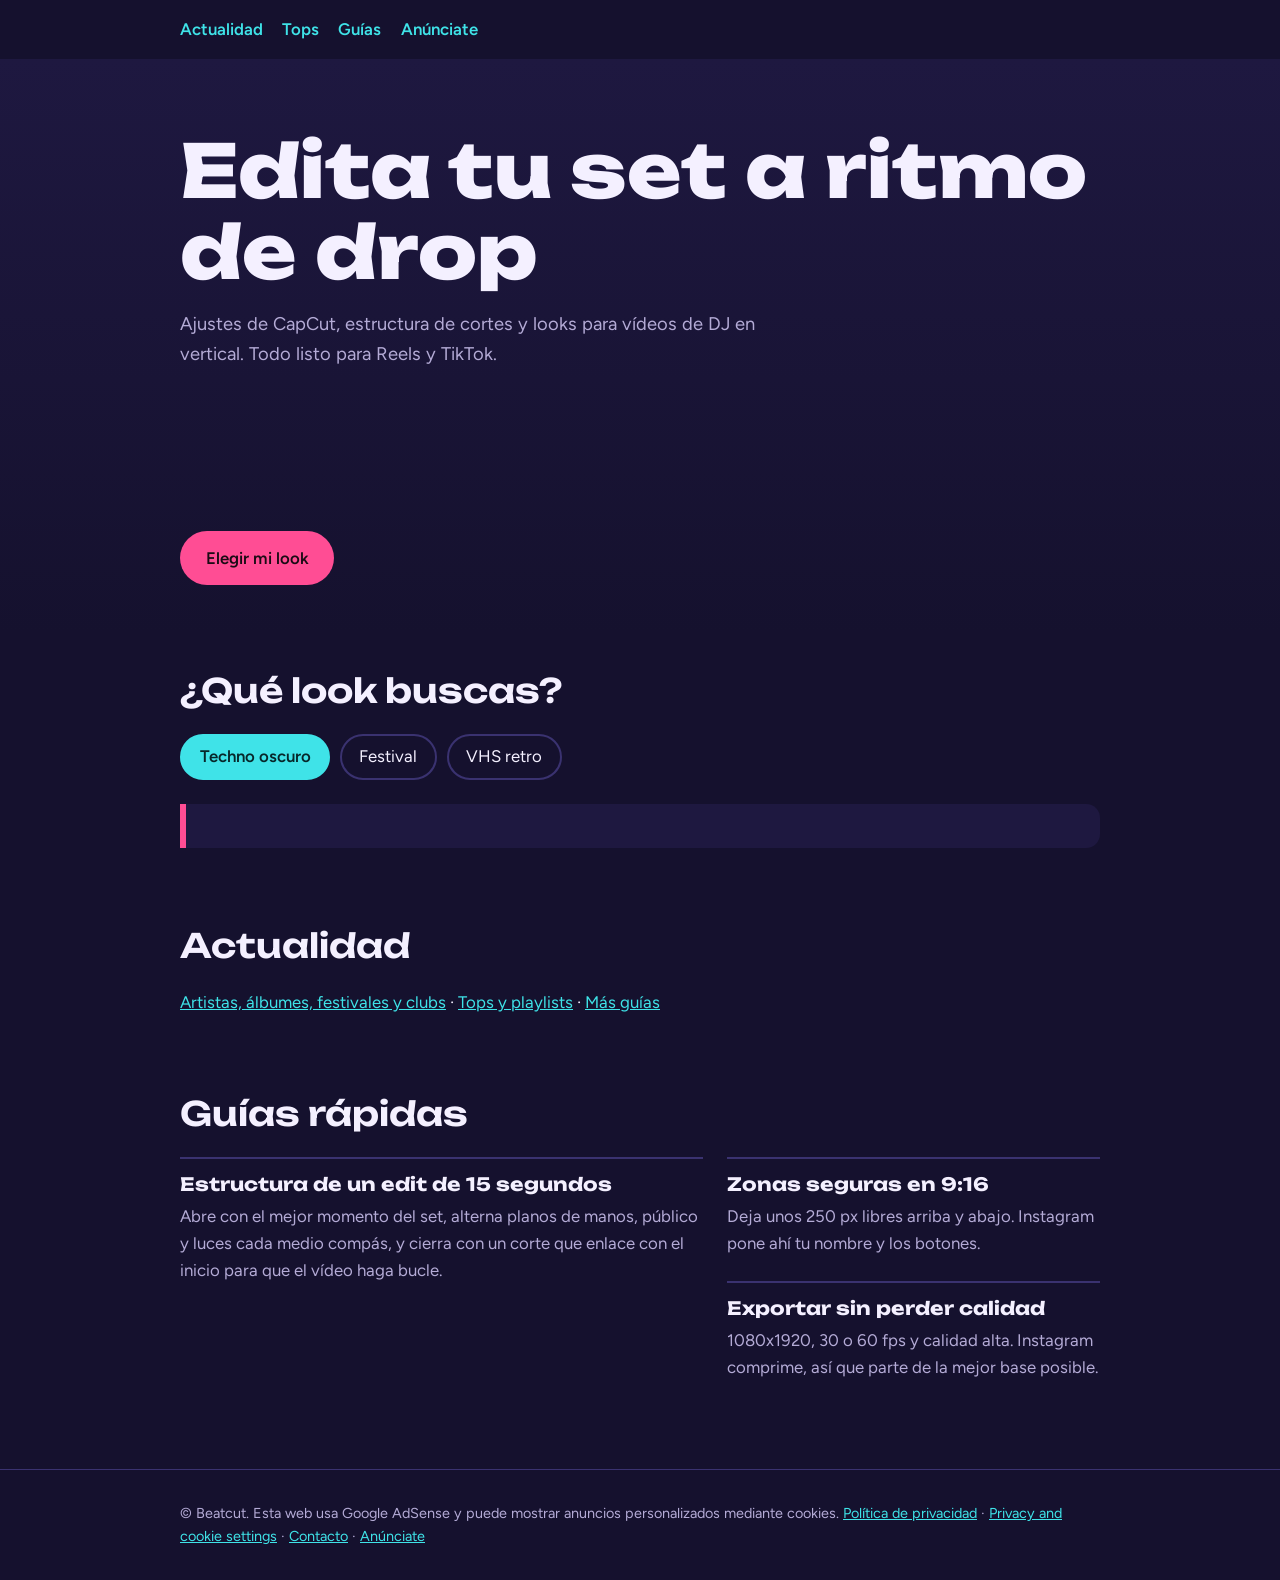
==== index.html @ b4e38842 "Add files via upload" ====
<!DOCTYPE html>
<html lang="es">
<head>
<meta charset="utf-8">
<meta name="viewport" content="width=device-width, initial-scale=1">
<title>Beatcut · Edits de DJ para Reels y TikTok</title>
<meta name="description" content="Plantillas, ajustes y trucos de CapCut para editar vídeos de sets de DJ en 9:16.">
<link rel="preconnect" href="https://fonts.googleapis.com">
<link rel="preconnect" href="https://fonts.gstatic.com" crossorigin>
<link href="https://fonts.googleapis.com/css2?family=Unbounded:wght@600;800&family=Figtree:wght@400;600&display=swap" rel="stylesheet">

<!-- ADSENSE: cuando Google apruebe tu sitio, descomenta esto y cambia ca-pub-1052385977026732 por tu ID de editor -->
<script async src="https://pagead2.googlesyndication.com/pagead/js/adsbygoogle.js?client=ca-pub-1052385977026732" crossorigin="anonymous"></script>

<style>
:root{
  --bg:#15112e; --bg2:#1e1840; --ink:#f4f0ff; --mute:#b4abd6;
  --pink:#ff4d94; --cyan:#3fe3e8; --line:#3a3270;
  color-scheme:dark;
}
*{box-sizing:border-box;margin:0}
html{scroll-behavior:smooth}
body{background:var(--bg);color:var(--ink);font:400 1.05rem/1.6 Figtree,system-ui,sans-serif}
a{color:var(--cyan)}
:focus-visible{outline:3px solid var(--cyan);outline-offset:3px}
.wrap{max-width:960px;margin:0 auto;padding:0 1.25rem}
h1,h2,h3{font-family:Unbounded,Impact,sans-serif;line-height:1.1}

/* HERO: la onda de audio es el único momento de movimiento */
.hero{padding:4.5rem 0 3rem;background:linear-gradient(180deg,var(--bg2),var(--bg))}
.hero h1{font-size:clamp(2.2rem,8vw,4.6rem);font-weight:800;max-width:14ch}
.hero p{color:var(--mute);max-width:52ch;margin-top:1.1rem;font-size:1.15rem}
.wave{display:flex;align-items:center;gap:4px;height:90px;margin-top:2.5rem}
.wave i{flex:1;background:linear-gradient(var(--pink),var(--cyan));border-radius:3px;height:20%;animation:beat 1.1s ease-in-out infinite;animation-delay:calc(var(--i)*-.07s)}
@keyframes beat{0%,100%{height:15%}30%{height:100%}60%{height:40%}}
@media(prefers-reduced-motion:reduce){.wave i{animation:none;height:calc(20% + var(--i)*2%)}}
.cta{display:inline-block;margin-top:2rem;background:var(--pink);color:#1a0b14;font-weight:600;padding:.85rem 1.6rem;border-radius:999px;text-decoration:none}
.cta:hover{background:#ff6fa8}

/* Publicidad */
.ad{margin:2.5rem 0;text-align:center}
.ad small{display:block;color:var(--mute);font-size:.75rem;margin-bottom:.3rem}
.ad ins{display:block;min-height:90px;border:1px dashed var(--line);border-radius:8px}

section{padding:2.5rem 0}
h2{font-size:clamp(1.5rem,4vw,2.1rem);font-weight:600;margin-bottom:1.5rem}

/* Selector de estilo */
.chips{display:flex;flex-wrap:wrap;gap:.6rem;margin-bottom:1.5rem}
.chips button{font:inherit;color:var(--ink);background:transparent;border:2px solid var(--line);padding:.45rem 1.1rem;border-radius:999px;cursor:pointer}
.chips button[aria-pressed="true"]{background:var(--cyan);border-color:var(--cyan);color:#07272a;font-weight:600}
.look{background:var(--bg2);border-left:6px solid var(--pink);padding:1.4rem 1.6rem;border-radius:0 14px 14px 0}
.look h3{font-size:1.2rem;margin-bottom:.6rem}
.look ul{padding-left:1.1rem;color:var(--mute)}
.look li{margin:.25rem 0}

/* Guías */
.guides{display:grid;gap:1.5rem}
.guides article{border-top:2px solid var(--line);padding-top:1rem}
.guides h3{font-size:1.15rem;margin-bottom:.5rem}
.guides p{color:var(--mute);max-width:62ch}
@media(min-width:720px){.guides{grid-template-columns:1.4fr 1fr}.guides article:first-child{grid-row:span 2}}

footer{border-top:1px solid var(--line);margin-top:3rem;padding:2rem 0;color:var(--mute);font-size:.9rem}
nav.top{display:flex;flex-wrap:wrap;gap:.4rem 1.2rem;padding:1rem 1.25rem;max-width:960px;margin:0 auto}nav.top a{text-decoration:none;font-weight:600}
.ad{display:none!important}/* borra tras la aprobación */
</style>
</head>
<body>
<nav class="top" aria-label="Principal"><a href="noticias.html">Actualidad</a><a href="tops.html">Tops</a><a href="guias.html">Guías</a><a href="publicidad.html">Anúnciate</a></nav>

<header class="hero">
  <div class="wrap">
    <h1>Edita tu set a ritmo de drop</h1>
    <p>Ajustes de CapCut, estructura de cortes y looks para vídeos de DJ en vertical. Todo listo para Reels y TikTok.</p>
    <div class="wave" aria-hidden="true" id="wave"></div>
    <a class="cta" href="#looks">Elegir mi look</a>
  </div>
</header>

<main class="wrap">

  <div class="ad">
    <small>Publicidad</small>
    <ins class="adsbygoogle" data-ad-client="ca-pub-1052385977026732" data-ad-slot="0000000000" data-ad-format="auto" data-full-width-responsive="true"></ins>
  </div>

  <section id="looks">
    <h2>¿Qué look buscas?</h2>
    <div class="chips" role="group" aria-label="Estilo visual">
      <button aria-pressed="true" data-k="techno">Techno oscuro</button>
      <button aria-pressed="false" data-k="festival">Festival</button>
      <button aria-pressed="false" data-k="vhs">VHS retro</button>
    </div>
    <div class="look" id="look" aria-live="polite"></div>
  </section>

  <section>
    <h2>Actualidad</h2>
    <p><a href="noticias.html">Artistas, álbumes, festivales y clubs</a> · <a href="tops.html">Tops y playlists</a> · <a href="guias.html">Más guías</a></p>
  </section>

  <section>
    <h2>Guías rápidas</h2>
    <div class="guides">
      <article>
        <h3>Estructura de un edit de 15 segundos</h3>
        <p>Abre con el mejor momento del set, alterna planos de manos, público y luces cada medio compás, y cierra con un corte que enlace con el inicio para que el vídeo haga bucle.</p>
      </article>
      <article>
        <h3>Zonas seguras en 9:16</h3>
        <p>Deja unos 250 px libres arriba y abajo. Instagram pone ahí tu nombre y los botones.</p>
      </article>
      <article>
        <h3>Exportar sin perder calidad</h3>
        <p>1080x1920, 30 o 60 fps y calidad alta. Instagram comprime, así que parte de la mejor base posible.</p>
      </article>
    </div>
  </section>

  <div class="ad">
    <small>Publicidad</small>
    <ins class="adsbygoogle" data-ad-client="ca-pub-1052385977026732" data-ad-slot="0000000001" data-ad-format="auto" data-full-width-responsive="true"></ins>
  </div>
</main>

<footer>
  <div class="wrap">
    <p>© Beatcut. Esta web usa Google AdSense y puede mostrar anuncios personalizados mediante cookies. <a href="privacidad.html">Política de privacidad</a> · <a href="#" onclick="try{googlefc.callbackQueue.push(googlefc.showRevocationMessage)}catch(e){}return false">Privacy and cookie settings</a> · <a href="contacto.html">Contacto</a> · <a href="publicidad.html">Anúnciate</a></p>
  </div>
</footer>

<script>
// Onda de audio decorativa
const wave=document.getElementById('wave');
for(let i=0;i<48;i++){const b=document.createElement('i');b.style.setProperty('--i',i);wave.appendChild(b)}

// Selector de look
const looks={
  techno:{t:'Techno oscuro',l:['Filtro: noir o cinematográfico al 60 %','Contraste +20, sombras -15, saturación -10','Grano y viñeta suaves','Efecto flash solo en los drops']},
  festival:{t:'Festival',l:['Temperatura +15 para tonos cálidos','Saturación +25 y brillo +5','Destellos y RGB split en los cambios','Cortes rápidos, un plano cada medio compás']},
  vhs:{t:'VHS retro',l:['Filtro VHS o retro al 70 %','Grano alto y ligera aberración cromática','Tinte magenta en las luces','Marca de fecha en una esquina, fuera de la zona segura']}
};
const box=document.getElementById('look');
function show(k){
  const d=looks[k];
  box.innerHTML='<h3></h3><ul></ul>';
  box.querySelector('h3').textContent=d.t;
  d.l.forEach(x=>{const li=document.createElement('li');li.textContent=x;box.querySelector('ul').appendChild(li)});
}
document.querySelectorAll('.chips button').forEach(b=>b.addEventListener('click',()=>{
  document.querySelectorAll('.chips button').forEach(x=>x.setAttribute('aria-pressed',x===b));
  show(b.dataset.k);
}));
show('techno');

// Activa los anuncios (solo funciona con el script de AdSense descomentado)
/*ANUNCIOS: quita este comentario tras la aprobación*/ /*try{document.querySelectorAll('.adsbygoogle').forEach(()=>(window.adsbygoogle=window.adsbygoogle||[]).push({}))}catch(e){}
</script>
</body>
</html>
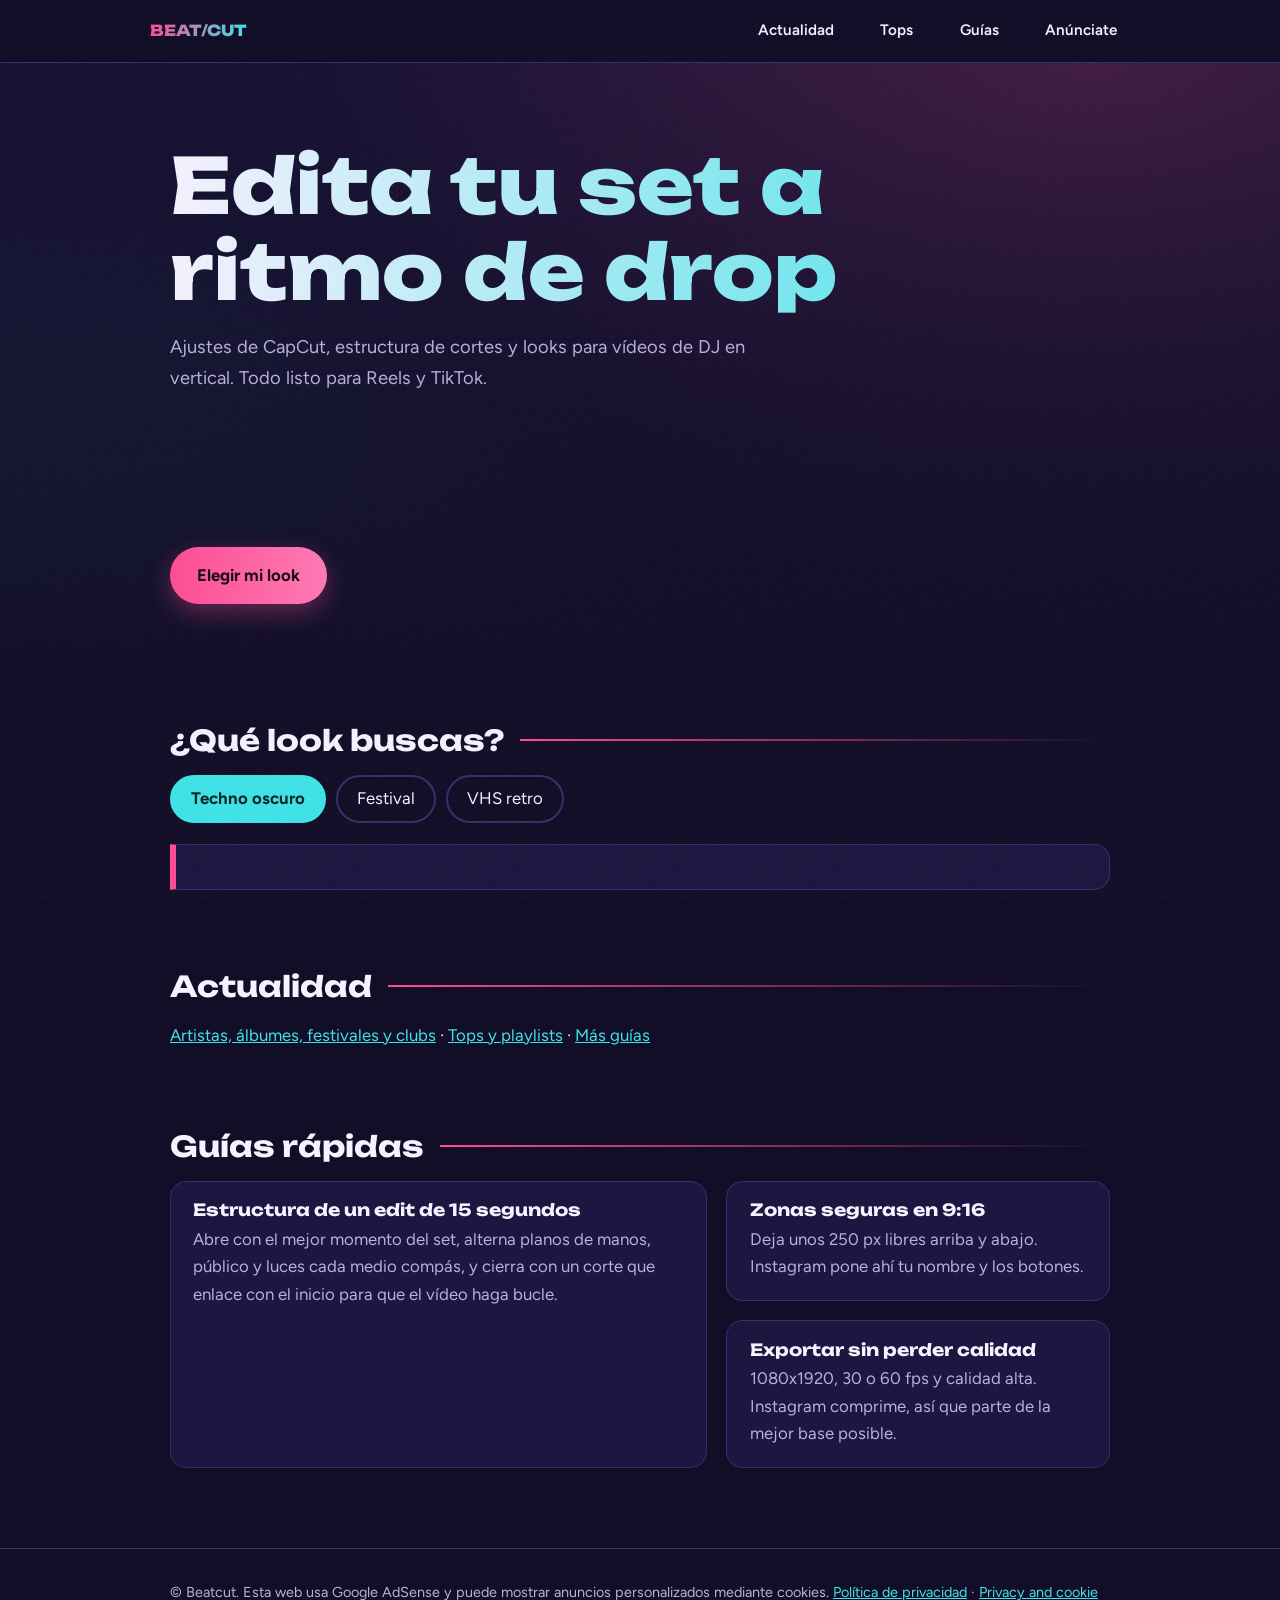
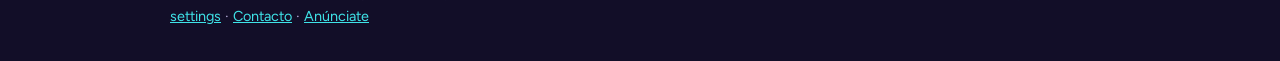
==== commit 3568d12b: "Add files via upload" ====
--- a/index.html
+++ b/index.html
@@ -12,59 +12,7 @@
 <!-- ADSENSE: cuando Google apruebe tu sitio, descomenta esto y cambia ca-pub-1052385977026732 por tu ID de editor -->
 <script async src="https://pagead2.googlesyndication.com/pagead/js/adsbygoogle.js?client=ca-pub-1052385977026732" crossorigin="anonymous"></script>
 
-<style>
-:root{
-  --bg:#15112e; --bg2:#1e1840; --ink:#f4f0ff; --mute:#b4abd6;
-  --pink:#ff4d94; --cyan:#3fe3e8; --line:#3a3270;
-  color-scheme:dark;
-}
-*{box-sizing:border-box;margin:0}
-html{scroll-behavior:smooth}
-body{background:var(--bg);color:var(--ink);font:400 1.05rem/1.6 Figtree,system-ui,sans-serif}
-a{color:var(--cyan)}
-:focus-visible{outline:3px solid var(--cyan);outline-offset:3px}
-.wrap{max-width:960px;margin:0 auto;padding:0 1.25rem}
-h1,h2,h3{font-family:Unbounded,Impact,sans-serif;line-height:1.1}
-
-/* HERO: la onda de audio es el único momento de movimiento */
-.hero{padding:4.5rem 0 3rem;background:linear-gradient(180deg,var(--bg2),var(--bg))}
-.hero h1{font-size:clamp(2.2rem,8vw,4.6rem);font-weight:800;max-width:14ch}
-.hero p{color:var(--mute);max-width:52ch;margin-top:1.1rem;font-size:1.15rem}
-.wave{display:flex;align-items:center;gap:4px;height:90px;margin-top:2.5rem}
-.wave i{flex:1;background:linear-gradient(var(--pink),var(--cyan));border-radius:3px;height:20%;animation:beat 1.1s ease-in-out infinite;animation-delay:calc(var(--i)*-.07s)}
-@keyframes beat{0%,100%{height:15%}30%{height:100%}60%{height:40%}}
-@media(prefers-reduced-motion:reduce){.wave i{animation:none;height:calc(20% + var(--i)*2%)}}
-.cta{display:inline-block;margin-top:2rem;background:var(--pink);color:#1a0b14;font-weight:600;padding:.85rem 1.6rem;border-radius:999px;text-decoration:none}
-.cta:hover{background:#ff6fa8}
-
-/* Publicidad */
-.ad{margin:2.5rem 0;text-align:center}
-.ad small{display:block;color:var(--mute);font-size:.75rem;margin-bottom:.3rem}
-.ad ins{display:block;min-height:90px;border:1px dashed var(--line);border-radius:8px}
-
-section{padding:2.5rem 0}
-h2{font-size:clamp(1.5rem,4vw,2.1rem);font-weight:600;margin-bottom:1.5rem}
-
-/* Selector de estilo */
-.chips{display:flex;flex-wrap:wrap;gap:.6rem;margin-bottom:1.5rem}
-.chips button{font:inherit;color:var(--ink);background:transparent;border:2px solid var(--line);padding:.45rem 1.1rem;border-radius:999px;cursor:pointer}
-.chips button[aria-pressed="true"]{background:var(--cyan);border-color:var(--cyan);color:#07272a;font-weight:600}
-.look{background:var(--bg2);border-left:6px solid var(--pink);padding:1.4rem 1.6rem;border-radius:0 14px 14px 0}
-.look h3{font-size:1.2rem;margin-bottom:.6rem}
-.look ul{padding-left:1.1rem;color:var(--mute)}
-.look li{margin:.25rem 0}
-
-/* Guías */
-.guides{display:grid;gap:1.5rem}
-.guides article{border-top:2px solid var(--line);padding-top:1rem}
-.guides h3{font-size:1.15rem;margin-bottom:.5rem}
-.guides p{color:var(--mute);max-width:62ch}
-@media(min-width:720px){.guides{grid-template-columns:1.4fr 1fr}.guides article:first-child{grid-row:span 2}}
-
-footer{border-top:1px solid var(--line);margin-top:3rem;padding:2rem 0;color:var(--mute);font-size:.9rem}
-nav.top{display:flex;flex-wrap:wrap;gap:.4rem 1.2rem;padding:1rem 1.25rem;max-width:960px;margin:0 auto}nav.top a{text-decoration:none;font-weight:600}
-.ad{display:none!important}/* borra tras la aprobación */
-</style>
+<link rel="stylesheet" href="style.css">
 </head>
 <body>
 <nav class="top" aria-label="Principal"><a href="noticias.html">Actualidad</a><a href="tops.html">Tops</a><a href="guias.html">Guías</a><a href="publicidad.html">Anúnciate</a></nav>
--- a/style.css
+++ b/style.css
@@ -0,0 +1,54 @@
+:root{--bg:#120e28;--bg2:#1c1640;--ink:#f6f2ff;--mute:#b9b0dc;--pink:#ff4d94;--cyan:#3fe3e8;--line:#372f6b;color-scheme:dark}
+*{box-sizing:border-box;margin:0}
+html{scroll-behavior:smooth}
+body{background:var(--bg);color:var(--ink);font:400 1.05rem/1.65 Figtree,system-ui,sans-serif;min-height:100vh}
+body::after{content:"";position:fixed;inset:0;pointer-events:none;opacity:.07;z-index:50;background:url("data:image/svg+xml,%3Csvg xmlns='http://www.w3.org/2000/svg' width='160' height='160'%3E%3Cfilter id='n'%3E%3CfeTurbulence baseFrequency='.8' numOctaves='2'/%3E%3C/filter%3E%3Crect width='160' height='160' filter='url(%23n)'/%3E%3C/svg%3E")}
+a{color:var(--cyan)}:focus-visible{outline:3px solid var(--cyan);outline-offset:3px}
+.wrap{max-width:980px;margin:0 auto;padding:0 1.25rem}
+h1,h2,h3{font-family:Unbounded,Impact,sans-serif;line-height:1.12}
+h1{font-size:clamp(1.9rem,6vw,3rem);margin:2.2rem 0 .6rem;background:linear-gradient(90deg,var(--ink),var(--cyan));-webkit-background-clip:text;background-clip:text;color:transparent}
+h2{font-size:clamp(1.3rem,3.6vw,1.8rem);margin:3rem 0 1.2rem;display:flex;align-items:center;gap:1rem}
+h2::after{content:"";flex:1;height:2px;background:linear-gradient(90deg,var(--pink),transparent)}
+h3{font-size:1.05rem;margin-bottom:.35rem}
+.lead,.date{color:var(--mute)}.date{font-size:.85rem;margin-bottom:1rem}
+/* Menú fijo */
+nav.top{position:sticky;top:0;z-index:20;display:flex;align-items:center;gap:.3rem 1.3rem;padding:.8rem max(1.25rem,calc((100% - 980px)/2));background:rgba(18,14,40,.82);backdrop-filter:blur(10px);border-bottom:1px solid var(--line);overflow-x:auto;white-space:nowrap}
+.wrap>nav.top{margin:0 -1.25rem;padding:.8rem 1.25rem}
+nav.top::before{content:"BEAT/CUT";font:800 .95rem Unbounded,sans-serif;margin-right:auto;background:linear-gradient(90deg,var(--pink),var(--cyan));-webkit-background-clip:text;background-clip:text;color:transparent}
+nav.top a{color:var(--ink);text-decoration:none;font-weight:600;font-size:.95rem;padding:.35rem .8rem;border-radius:999px}
+nav.top a:hover,nav.top a[aria-current]{background:var(--bg2);color:var(--cyan)}
+/* Portada */
+.hero{position:relative;overflow:hidden;padding:5rem 0 3.5rem;background:linear-gradient(180deg,rgba(18,14,40,.5),var(--bg)),url(img/hero.jpg) center/cover,radial-gradient(60% 90% at 85% 0%,rgba(255,77,148,.38),transparent),radial-gradient(55% 80% at 0% 100%,rgba(63,227,232,.28),transparent),var(--bg2)}
+.hero h1{font-size:clamp(2.3rem,8vw,4.8rem);font-weight:800;max-width:13ch;margin:0}
+.hero p{color:var(--mute);max-width:52ch;margin-top:1.1rem;font-size:1.15rem}
+.wave{display:flex;align-items:center;gap:4px;height:90px;margin-top:2.2rem}
+.wave i{flex:1;background:linear-gradient(var(--pink),var(--cyan));border-radius:3px;height:20%;animation:beat 1.1s ease-in-out infinite;animation-delay:calc(var(--i)*-.07s)}
+@keyframes beat{0%,100%{height:15%}30%{height:100%}60%{height:40%}}
+.cta,.btn{display:inline-block;margin-top:1.8rem;background:linear-gradient(90deg,var(--pink),#ff7ab6);color:#1a0b14;font-weight:700;padding:.9rem 1.7rem;border-radius:999px;text-decoration:none;box-shadow:0 8px 24px rgba(255,77,148,.35);transition:transform .2s}
+.cta:hover{transform:translateY(-2px)}
+section{padding:1rem 0}
+/* Selector de look */
+.chips{display:flex;flex-wrap:wrap;gap:.6rem;margin-bottom:1.3rem}
+.chips button{font:inherit;color:var(--ink);background:transparent;border:2px solid var(--line);padding:.5rem 1.2rem;border-radius:999px;cursor:pointer;transition:.2s}
+.chips button:hover{border-color:var(--cyan)}
+.chips button[aria-pressed="true"]{background:var(--cyan);border-color:var(--cyan);color:#07272a;font-weight:700}
+.look{background:var(--bg2);border:1px solid var(--line);border-left:6px solid var(--pink);padding:1.4rem 1.6rem;border-radius:0 16px 16px 0}
+.look ul{padding-left:1.1rem;color:var(--mute)}.look li{margin:.3rem 0}
+/* Guías y tarjetas */
+.guides{display:grid;gap:1.2rem}
+.guides article{background:var(--bg2);border:1px solid var(--line);border-radius:16px;padding:1.2rem 1.4rem}
+.guides p{color:var(--mute)}
+@media(min-width:720px){.guides{grid-template-columns:1.4fr 1fr}.guides article:first-child{grid-row:span 2}}
+.card{position:relative;background:var(--bg2);border:1px solid var(--line);border-radius:16px;overflow:hidden;margin:0 0 1rem;padding:1.1rem 1.4rem 1.1rem 190px;min-height:130px;transition:transform .2s,border-color .2s}
+.card:hover{transform:translateY(-3px);border-color:var(--pink)}
+.card::before{content:"";position:absolute;inset:0 auto 0 0;width:160px;background:var(--img,none) center/cover,linear-gradient(135deg,hsl(var(--h,320) 85% 52%),hsl(calc(var(--h,320) + 70) 85% 42%))}
+.card:nth-of-type(3n+2){--h:190}.card:nth-of-type(3n){--h:265}
+.card p{color:var(--mute)}.src{font-size:.85rem}
+@media(max-width:600px){.card{padding:0}.card::before{position:static;display:block;width:auto;height:110px}.card>*{margin:1rem 1.2rem}}
+table{width:100%;border-collapse:collapse;background:var(--bg2);border-radius:14px;overflow:hidden}
+th,td{text-align:left;padding:.7rem 1rem;border-bottom:1px solid var(--line)}th{color:var(--cyan);font-weight:600}
+.sponsor{display:block;border:1px dashed var(--pink);border-radius:14px;padding:1rem;text-align:center;color:var(--mute);text-decoration:none;margin:2rem 0}
+.sponsor:hover{background:var(--bg2)}
+.ad{display:none!important}/* ANUNCIOS OCULTOS: borra esta línea tras la aprobación de AdSense */
+footer{border-top:1px solid var(--line);margin-top:4rem;padding:2rem 0;color:var(--mute);font-size:.9rem}
+@media(prefers-reduced-motion:reduce){*{animation:none!important;transition:none!important}.wave i{height:calc(20% + var(--i)*2%)}}
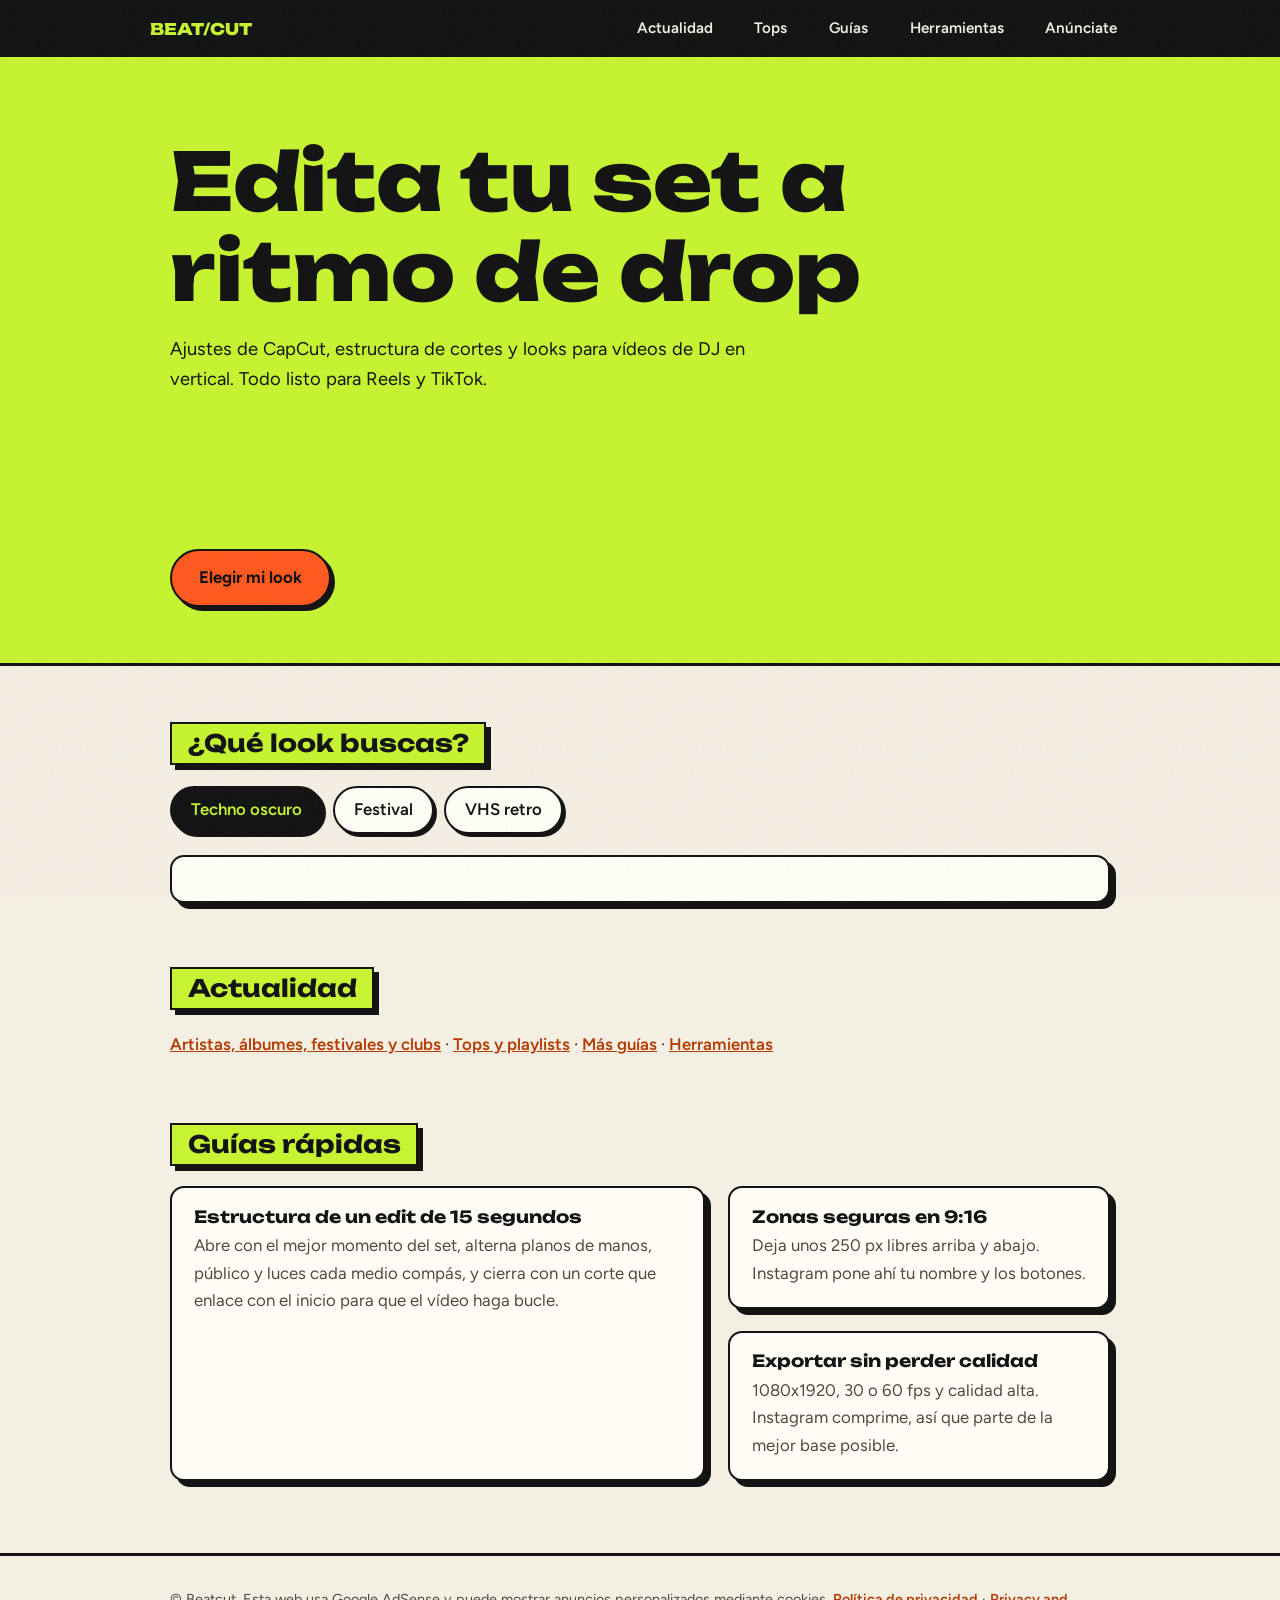
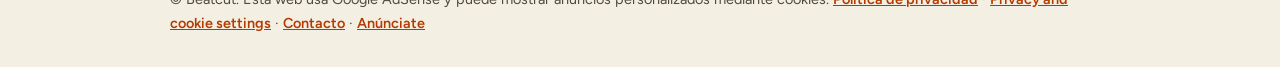
==== commit 073ce173: "Add files via upload" ====
--- a/index.html
+++ b/index.html
@@ -15,7 +15,7 @@
 <link rel="stylesheet" href="style.css">
 </head>
 <body>
-<nav class="top" aria-label="Principal"><a href="noticias.html">Actualidad</a><a href="tops.html">Tops</a><a href="guias.html">Guías</a><a href="publicidad.html">Anúnciate</a></nav>
+<nav class="top" aria-label="Principal"><a href="noticias.html">Actualidad</a><a href="tops.html">Tops</a><a href="guias.html">Guías</a><a href="herramientas.html">Herramientas</a><a href="publicidad.html">Anúnciate</a></nav>
 
 <header class="hero">
   <div class="wrap">
@@ -45,7 +45,7 @@
 
   <section>
     <h2>Actualidad</h2>
-    <p><a href="noticias.html">Artistas, álbumes, festivales y clubs</a> · <a href="tops.html">Tops y playlists</a> · <a href="guias.html">Más guías</a></p>
+    <p><a href="noticias.html">Artistas, álbumes, festivales y clubs</a> · <a href="tops.html">Tops y playlists</a> · <a href="guias.html">Más guías</a> · <a href="herramientas.html">Herramientas</a></p>
   </section>
 
   <section>
--- a/style.css
+++ b/style.css
@@ -1,54 +1,51 @@
-:root{--bg:#120e28;--bg2:#1c1640;--ink:#f6f2ff;--mute:#b9b0dc;--pink:#ff4d94;--cyan:#3fe3e8;--line:#372f6b;color-scheme:dark}
+:root{--bg:#f4efe3;--card:#fffdf6;--ink:#141414;--mute:#4f4a3f;--lime:#c6f432;--org:#ff5a1f;--sky:#8fd3ff;color-scheme:light}
 *{box-sizing:border-box;margin:0}
 html{scroll-behavior:smooth}
 body{background:var(--bg);color:var(--ink);font:400 1.05rem/1.65 Figtree,system-ui,sans-serif;min-height:100vh}
-body::after{content:"";position:fixed;inset:0;pointer-events:none;opacity:.07;z-index:50;background:url("data:image/svg+xml,%3Csvg xmlns='http://www.w3.org/2000/svg' width='160' height='160'%3E%3Cfilter id='n'%3E%3CfeTurbulence baseFrequency='.8' numOctaves='2'/%3E%3C/filter%3E%3Crect width='160' height='160' filter='url(%23n)'/%3E%3C/svg%3E")}
-a{color:var(--cyan)}:focus-visible{outline:3px solid var(--cyan);outline-offset:3px}
+body::after{content:"";position:fixed;inset:0;pointer-events:none;opacity:.05;z-index:50;background:url("data:image/svg+xml,%3Csvg xmlns='http://www.w3.org/2000/svg' width='160' height='160'%3E%3Cfilter id='n'%3E%3CfeTurbulence baseFrequency='.8' numOctaves='2'/%3E%3C/filter%3E%3Crect width='160' height='160' filter='url(%23n)'/%3E%3C/svg%3E")}
+a{color:#b53a00;font-weight:600}:focus-visible{outline:3px solid var(--org);outline-offset:3px}
 .wrap{max-width:980px;margin:0 auto;padding:0 1.25rem}
 h1,h2,h3{font-family:Unbounded,Impact,sans-serif;line-height:1.12}
-h1{font-size:clamp(1.9rem,6vw,3rem);margin:2.2rem 0 .6rem;background:linear-gradient(90deg,var(--ink),var(--cyan));-webkit-background-clip:text;background-clip:text;color:transparent}
-h2{font-size:clamp(1.3rem,3.6vw,1.8rem);margin:3rem 0 1.2rem;display:flex;align-items:center;gap:1rem}
-h2::after{content:"";flex:1;height:2px;background:linear-gradient(90deg,var(--pink),transparent)}
+h1{font-size:clamp(1.9rem,6vw,3rem);margin:2.2rem 0 .6rem}
+h2{display:inline-block;font-size:clamp(1.1rem,3.2vw,1.5rem);margin:3rem 0 1.3rem;background:var(--lime);padding:.25em .65em;border:2px solid var(--ink);box-shadow:5px 5px 0 var(--ink)}
 h3{font-size:1.05rem;margin-bottom:.35rem}
-.lead,.date{color:var(--mute)}.date{font-size:.85rem;margin-bottom:1rem}
-/* Menú fijo */
-nav.top{position:sticky;top:0;z-index:20;display:flex;align-items:center;gap:.3rem 1.3rem;padding:.8rem max(1.25rem,calc((100% - 980px)/2));background:rgba(18,14,40,.82);backdrop-filter:blur(10px);border-bottom:1px solid var(--line);overflow-x:auto;white-space:nowrap}
-.wrap>nav.top{margin:0 -1.25rem;padding:.8rem 1.25rem}
-nav.top::before{content:"BEAT/CUT";font:800 .95rem Unbounded,sans-serif;margin-right:auto;background:linear-gradient(90deg,var(--pink),var(--cyan));-webkit-background-clip:text;background-clip:text;color:transparent}
-nav.top a{color:var(--ink);text-decoration:none;font-weight:600;font-size:.95rem;padding:.35rem .8rem;border-radius:999px}
-nav.top a:hover,nav.top a[aria-current]{background:var(--bg2);color:var(--cyan)}
-/* Portada */
-.hero{position:relative;overflow:hidden;padding:5rem 0 3.5rem;background:linear-gradient(180deg,rgba(18,14,40,.5),var(--bg)),url(img/hero.jpg) center/cover,radial-gradient(60% 90% at 85% 0%,rgba(255,77,148,.38),transparent),radial-gradient(55% 80% at 0% 100%,rgba(63,227,232,.28),transparent),var(--bg2)}
-.hero h1{font-size:clamp(2.3rem,8vw,4.8rem);font-weight:800;max-width:13ch;margin:0}
-.hero p{color:var(--mute);max-width:52ch;margin-top:1.1rem;font-size:1.15rem}
-.wave{display:flex;align-items:center;gap:4px;height:90px;margin-top:2.2rem}
-.wave i{flex:1;background:linear-gradient(var(--pink),var(--cyan));border-radius:3px;height:20%;animation:beat 1.1s ease-in-out infinite;animation-delay:calc(var(--i)*-.07s)}
+.lead,.date,.card p,.look ul,.guides p{color:var(--mute)}.date{font-size:.85rem;margin-bottom:1rem}
+nav.top{position:sticky;top:0;z-index:20;display:flex;align-items:center;gap:.3rem 1rem;padding:.7rem max(1.25rem,calc((100% - 980px)/2));background:var(--ink);overflow-x:auto;white-space:nowrap}
+.wrap>nav.top{margin:0 -1.25rem;padding:.7rem 1.25rem}
+nav.top::before{content:"BEAT/CUT";font:800 1rem Unbounded,sans-serif;margin-right:auto;color:var(--lime)}
+nav.top a{color:var(--bg);text-decoration:none;font-weight:600;font-size:.95rem;padding:.3rem .8rem;border-radius:999px}
+nav.top a:hover,nav.top a[aria-current]{background:var(--lime);color:var(--ink)}
+.hero{overflow:hidden;padding:5rem 0 3.5rem;border-bottom:3px solid var(--ink);background:linear-gradient(rgba(198,244,50,.82),rgba(198,244,50,.82)),url(img/hero.jpg) center/cover,var(--lime)}
+.hero h1{font-size:clamp(2.4rem,8.5vw,5rem);font-weight:800;max-width:12ch;margin:0}
+.hero p{max-width:52ch;margin-top:1.1rem;font-size:1.15rem;color:var(--ink)}
+.wave{display:flex;align-items:flex-end;gap:4px;height:90px;margin-top:2.2rem}
+.wave i{flex:1;background:var(--ink);border-radius:2px;height:20%;animation:beat 1.1s ease-in-out infinite;animation-delay:calc(var(--i)*-.07s)}
+.wave i:nth-child(5n){background:var(--org)}
 @keyframes beat{0%,100%{height:15%}30%{height:100%}60%{height:40%}}
-.cta,.btn{display:inline-block;margin-top:1.8rem;background:linear-gradient(90deg,var(--pink),#ff7ab6);color:#1a0b14;font-weight:700;padding:.9rem 1.7rem;border-radius:999px;text-decoration:none;box-shadow:0 8px 24px rgba(255,77,148,.35);transition:transform .2s}
-.cta:hover{transform:translateY(-2px)}
-section{padding:1rem 0}
-/* Selector de look */
+.cta,.btn{display:inline-block;margin-top:1.8rem;background:var(--org);color:var(--ink);font-weight:700;padding:.85rem 1.7rem;border:2px solid var(--ink);border-radius:999px;text-decoration:none;box-shadow:4px 4px 0 var(--ink);transition:transform .15s,box-shadow .15s}
+.cta:hover,.btn:hover{transform:translate(-2px,-2px);box-shadow:6px 6px 0 var(--ink)}
+section{padding:.5rem 0}
 .chips{display:flex;flex-wrap:wrap;gap:.6rem;margin-bottom:1.3rem}
-.chips button{font:inherit;color:var(--ink);background:transparent;border:2px solid var(--line);padding:.5rem 1.2rem;border-radius:999px;cursor:pointer;transition:.2s}
-.chips button:hover{border-color:var(--cyan)}
-.chips button[aria-pressed="true"]{background:var(--cyan);border-color:var(--cyan);color:#07272a;font-weight:700}
-.look{background:var(--bg2);border:1px solid var(--line);border-left:6px solid var(--pink);padding:1.4rem 1.6rem;border-radius:0 16px 16px 0}
-.look ul{padding-left:1.1rem;color:var(--mute)}.look li{margin:.3rem 0}
-/* Guías y tarjetas */
-.guides{display:grid;gap:1.2rem}
-.guides article{background:var(--bg2);border:1px solid var(--line);border-radius:16px;padding:1.2rem 1.4rem}
-.guides p{color:var(--mute)}
+.chips button,.tool button{font:inherit;font-weight:600;color:var(--ink);background:var(--card);border:2px solid var(--ink);padding:.5rem 1.2rem;border-radius:999px;cursor:pointer;box-shadow:3px 3px 0 var(--ink)}
+.chips button[aria-pressed="true"]{background:var(--ink);color:var(--lime)}
+.look,.guides article,.card,.tool{background:var(--card);border:2px solid var(--ink);border-radius:14px;box-shadow:6px 6px 0 var(--ink)}
+.look{padding:1.4rem 1.6rem}.look ul{padding-left:1.1rem}.look li{margin:.3rem 0}
+.guides{display:grid;gap:1.4rem}.guides article{padding:1.2rem 1.4rem}
 @media(min-width:720px){.guides{grid-template-columns:1.4fr 1fr}.guides article:first-child{grid-row:span 2}}
-.card{position:relative;background:var(--bg2);border:1px solid var(--line);border-radius:16px;overflow:hidden;margin:0 0 1rem;padding:1.1rem 1.4rem 1.1rem 190px;min-height:130px;transition:transform .2s,border-color .2s}
-.card:hover{transform:translateY(-3px);border-color:var(--pink)}
-.card::before{content:"";position:absolute;inset:0 auto 0 0;width:160px;background:var(--img,none) center/cover,linear-gradient(135deg,hsl(var(--h,320) 85% 52%),hsl(calc(var(--h,320) + 70) 85% 42%))}
-.card:nth-of-type(3n+2){--h:190}.card:nth-of-type(3n){--h:265}
-.card p{color:var(--mute)}.src{font-size:.85rem}
-@media(max-width:600px){.card{padding:0}.card::before{position:static;display:block;width:auto;height:110px}.card>*{margin:1rem 1.2rem}}
-table{width:100%;border-collapse:collapse;background:var(--bg2);border-radius:14px;overflow:hidden}
-th,td{text-align:left;padding:.7rem 1rem;border-bottom:1px solid var(--line)}th{color:var(--cyan);font-weight:600}
-.sponsor{display:block;border:1px dashed var(--pink);border-radius:14px;padding:1rem;text-align:center;color:var(--mute);text-decoration:none;margin:2rem 0}
-.sponsor:hover{background:var(--bg2)}
+.card{position:relative;overflow:hidden;margin:0 6px 1.4rem 0;padding:1.1rem 1.4rem 1.1rem 190px;min-height:130px;transition:transform .15s,box-shadow .15s}
+.card:hover{transform:translate(-2px,-2px);box-shadow:8px 8px 0 var(--ink)}
+.card::before{content:"";position:absolute;inset:0 auto 0 0;width:160px;border-right:2px solid var(--ink);background:var(--img,none) center/cover,radial-gradient(circle at 30% 30%,rgba(255,255,255,.55) 0 18%,transparent 19%),var(--c,var(--lime))}
+.card:nth-of-type(3n+2){--c:var(--org)}.card:nth-of-type(3n){--c:var(--sky)}
+.src{font-size:.85rem}
+@media(max-width:600px){.card{padding:0}.card::before{position:static;display:block;width:auto;height:110px;border:0;border-bottom:2px solid var(--ink)}.card>*{margin:1rem 1.2rem}}
+table{width:100%;border-collapse:collapse;background:var(--card);border:2px solid var(--ink)}
+th,td{text-align:left;padding:.65rem 1rem;border-bottom:2px solid var(--ink)}th{background:var(--lime)}
+.tool{padding:1.4rem 1.6rem;margin-bottom:1.4rem}
+.tool label{display:inline-block;margin:0 1rem .8rem 0;font-weight:600}
+.tool input,.tool select{font:inherit;padding:.4rem .6rem;border:2px solid var(--ink);border-radius:8px;background:#fff;width:6.5rem}
+.tool .out{margin-top:.8rem;font-weight:600}
+.sponsor{display:block;border:2px dashed var(--ink);border-radius:14px;padding:1rem;text-align:center;color:var(--mute);text-decoration:none;margin:2rem 0}
+.sponsor:hover{background:var(--lime)}
 .ad{display:none!important}/* ANUNCIOS OCULTOS: borra esta línea tras la aprobación de AdSense */
-footer{border-top:1px solid var(--line);margin-top:4rem;padding:2rem 0;color:var(--mute);font-size:.9rem}
+footer{border-top:3px solid var(--ink);margin-top:4rem;padding:2rem 0;color:var(--mute);font-size:.9rem}
 @media(prefers-reduced-motion:reduce){*{animation:none!important;transition:none!important}.wave i{height:calc(20% + var(--i)*2%)}}
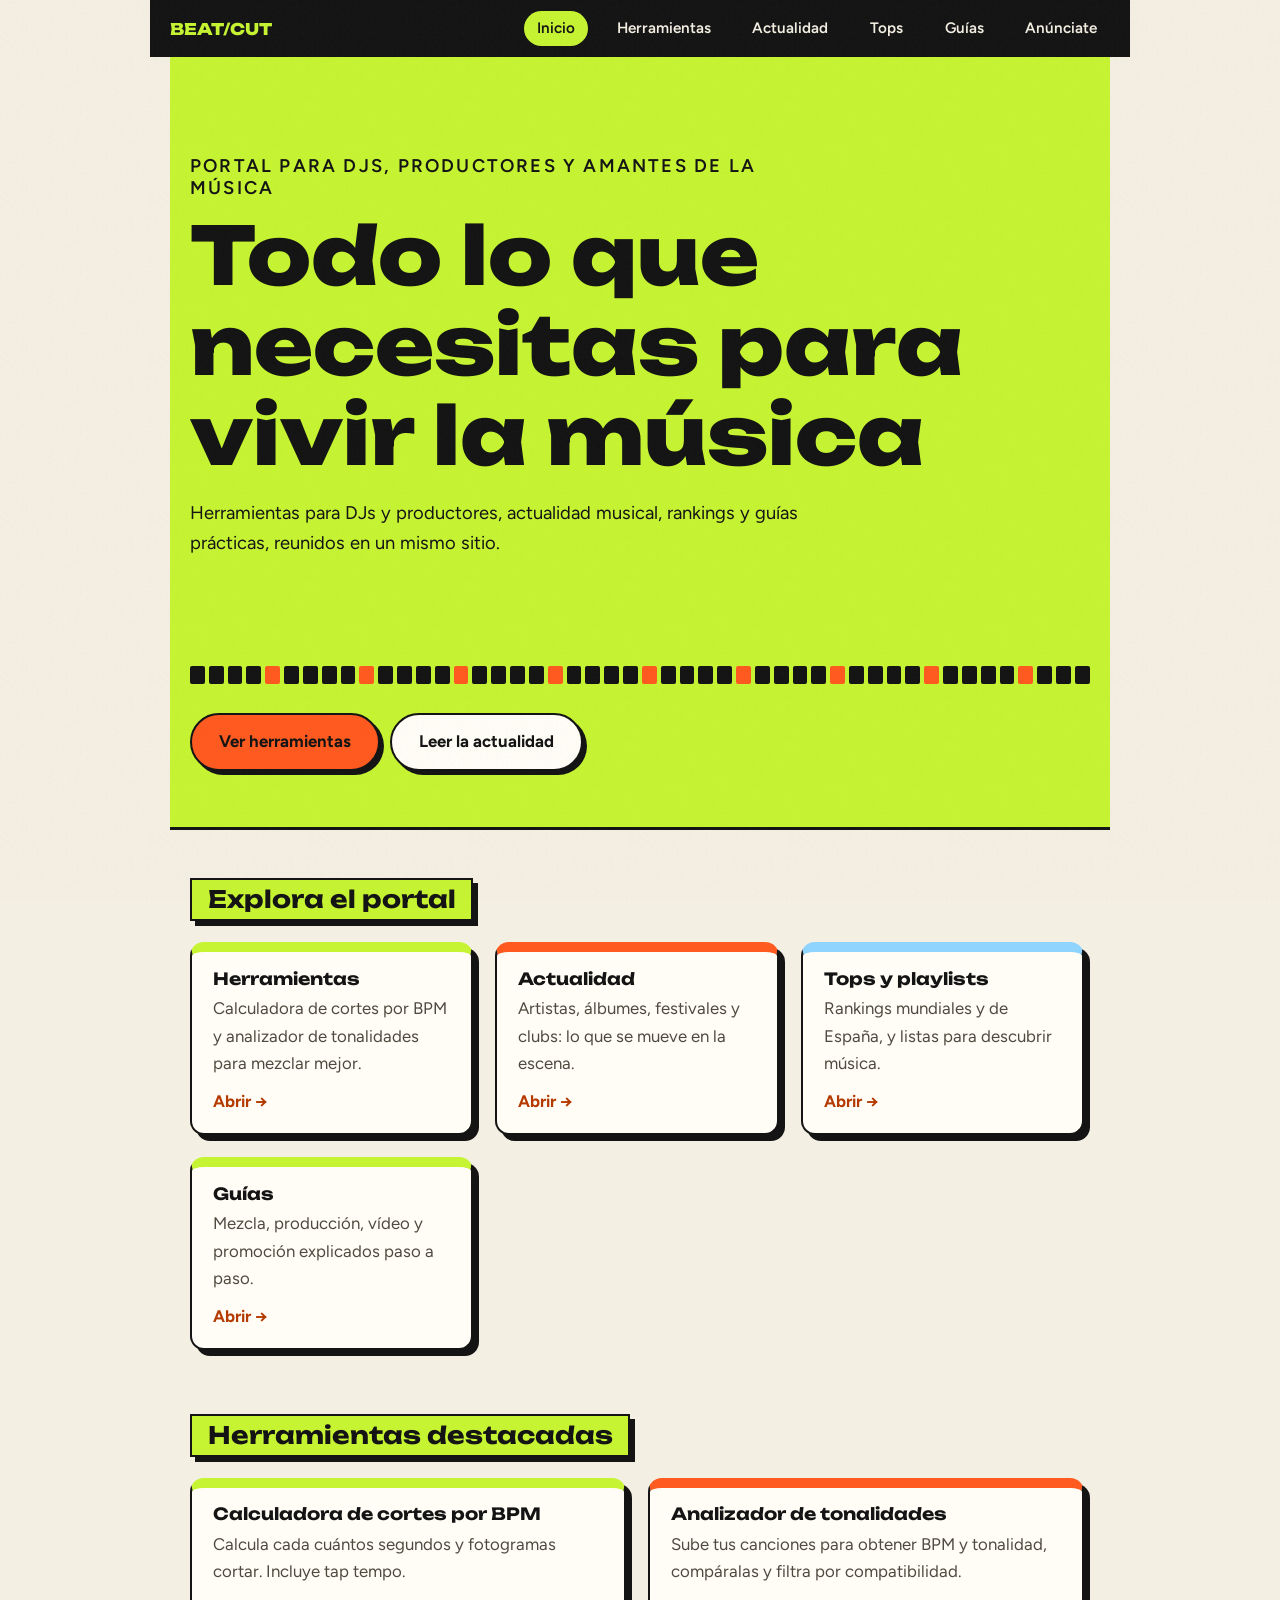
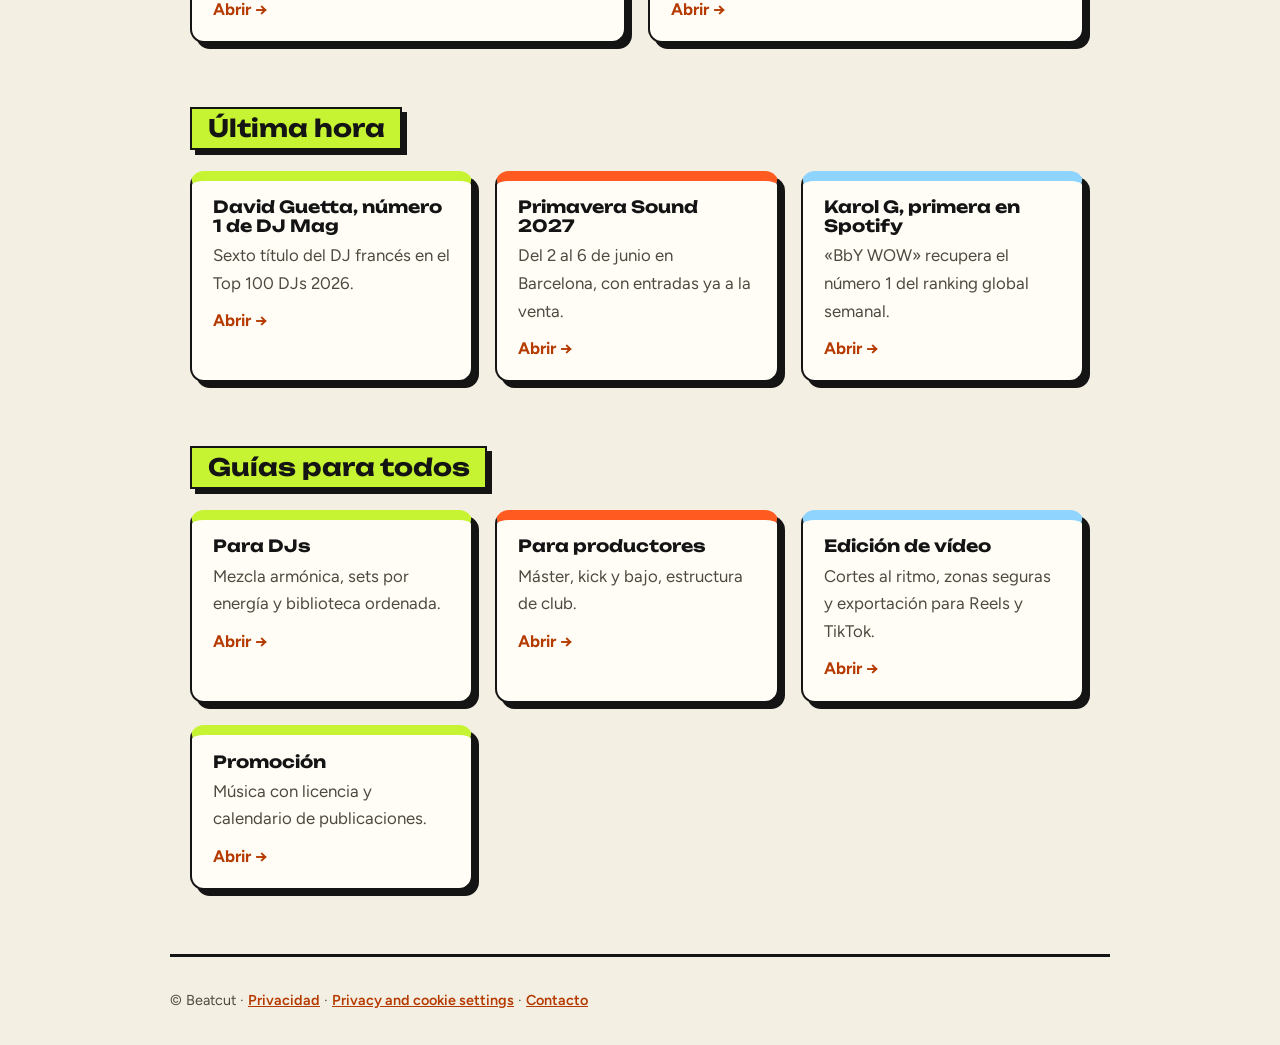
==== commit 5ff0416b: "Add files via upload" ====
--- a/index.html
+++ b/index.html
@@ -1,109 +1,27 @@
-<!DOCTYPE html>
-<html lang="es">
-<head>
-<meta charset="utf-8">
-<meta name="viewport" content="width=device-width, initial-scale=1">
-<title>Beatcut · Edits de DJ para Reels y TikTok</title>
-<meta name="description" content="Plantillas, ajustes y trucos de CapCut para editar vídeos de sets de DJ en 9:16.">
-<link rel="preconnect" href="https://fonts.googleapis.com">
-<link rel="preconnect" href="https://fonts.gstatic.com" crossorigin>
+<!DOCTYPE html><html lang="es"><head><meta charset="utf-8"><meta name="viewport" content="width=device-width, initial-scale=1">
+<title>Beatcut · Portal para DJs, productores y amantes de la música</title><meta name="description" content="Herramientas, actualidad musical, rankings y guías para DJs, productores y todo el mundo de la música.">
 <link href="https://fonts.googleapis.com/css2?family=Unbounded:wght@600;800&family=Figtree:wght@400;600&display=swap" rel="stylesheet">
-
-<!-- ADSENSE: cuando Google apruebe tu sitio, descomenta esto y cambia ca-pub-1052385977026732 por tu ID de editor -->
+<!-- ADSENSE: descomenta y pon tu ID cuando Google apruebe el sitio -->
 <script async src="https://pagead2.googlesyndication.com/pagead/js/adsbygoogle.js?client=ca-pub-1052385977026732" crossorigin="anonymous"></script>
-
-<link rel="stylesheet" href="style.css">
-</head>
-<body>
-<nav class="top" aria-label="Principal"><a href="noticias.html">Actualidad</a><a href="tops.html">Tops</a><a href="guias.html">Guías</a><a href="herramientas.html">Herramientas</a><a href="publicidad.html">Anúnciate</a></nav>
-
-<header class="hero">
-  <div class="wrap">
-    <h1>Edita tu set a ritmo de drop</h1>
-    <p>Ajustes de CapCut, estructura de cortes y looks para vídeos de DJ en vertical. Todo listo para Reels y TikTok.</p>
-    <div class="wave" aria-hidden="true" id="wave"></div>
-    <a class="cta" href="#looks">Elegir mi look</a>
-  </div>
-</header>
-
+<link rel="stylesheet" href="style.css"></head><body><div class="wrap"><nav class="top" aria-label="Principal"><a href="index.html" aria-current="page">Inicio</a><a href="herramientas.html">Herramientas</a><a href="noticias.html">Actualidad</a><a href="tops.html">Tops</a><a href="guias.html">Guías</a><a href="publicidad.html">Anúnciate</a></nav>
+<header class="hero"><div class="wrap">
+<p class="kicker">Portal para DJs, productores y amantes de la música</p>
+<h1>Todo lo que necesitas para vivir la música</h1>
+<p>Herramientas para DJs y productores, actualidad musical, rankings y guías prácticas, reunidos en un mismo sitio.</p>
+<div class="wave" aria-hidden="true" id="wave"></div>
+<a class="cta" href="herramientas.html">Ver herramientas</a><a class="cta alt" href="noticias.html">Leer la actualidad</a>
+</div></header>
 <main class="wrap">
-
-  <div class="ad">
-    <small>Publicidad</small>
-    <ins class="adsbygoogle" data-ad-client="ca-pub-1052385977026732" data-ad-slot="0000000000" data-ad-format="auto" data-full-width-responsive="true"></ins>
-  </div>
-
-  <section id="looks">
-    <h2>¿Qué look buscas?</h2>
-    <div class="chips" role="group" aria-label="Estilo visual">
-      <button aria-pressed="true" data-k="techno">Techno oscuro</button>
-      <button aria-pressed="false" data-k="festival">Festival</button>
-      <button aria-pressed="false" data-k="vhs">VHS retro</button>
-    </div>
-    <div class="look" id="look" aria-live="polite"></div>
-  </section>
-
-  <section>
-    <h2>Actualidad</h2>
-    <p><a href="noticias.html">Artistas, álbumes, festivales y clubs</a> · <a href="tops.html">Tops y playlists</a> · <a href="guias.html">Más guías</a> · <a href="herramientas.html">Herramientas</a></p>
-  </section>
-
-  <section>
-    <h2>Guías rápidas</h2>
-    <div class="guides">
-      <article>
-        <h3>Estructura de un edit de 15 segundos</h3>
-        <p>Abre con el mejor momento del set, alterna planos de manos, público y luces cada medio compás, y cierra con un corte que enlace con el inicio para que el vídeo haga bucle.</p>
-      </article>
-      <article>
-        <h3>Zonas seguras en 9:16</h3>
-        <p>Deja unos 250 px libres arriba y abajo. Instagram pone ahí tu nombre y los botones.</p>
-      </article>
-      <article>
-        <h3>Exportar sin perder calidad</h3>
-        <p>1080x1920, 30 o 60 fps y calidad alta. Instagram comprime, así que parte de la mejor base posible.</p>
-      </article>
-    </div>
-  </section>
-
-  <div class="ad">
-    <small>Publicidad</small>
-    <ins class="adsbygoogle" data-ad-client="ca-pub-1052385977026732" data-ad-slot="0000000001" data-ad-format="auto" data-full-width-responsive="true"></ins>
-  </div>
+<h2>Explora el portal</h2>
+<div class="tiles"><a class="tile" href="herramientas.html"><h3>Herramientas</h3><p>Calculadora de cortes por BPM y analizador de tonalidades para mezclar mejor.</p><b>Abrir →</b></a><a class="tile" href="noticias.html"><h3>Actualidad</h3><p>Artistas, álbumes, festivales y clubs: lo que se mueve en la escena.</p><b>Abrir →</b></a><a class="tile" href="tops.html"><h3>Tops y playlists</h3><p>Rankings mundiales y de España, y listas para descubrir música.</p><b>Abrir →</b></a><a class="tile" href="guias.html"><h3>Guías</h3><p>Mezcla, producción, vídeo y promoción explicados paso a paso.</p><b>Abrir →</b></a></div>
+<h2>Herramientas destacadas</h2>
+<div class="tiles"><a class="tile" href="herramientas.html"><h3>Calculadora de cortes por BPM</h3><p>Calcula cada cuántos segundos y fotogramas cortar. Incluye tap tempo.</p><b>Abrir →</b></a><a class="tile" href="herramientas.html#tonalidades"><h3>Analizador de tonalidades</h3><p>Sube tus canciones para obtener BPM y tonalidad, compáralas y filtra por compatibilidad.</p><b>Abrir →</b></a></div>
+<div class="ad"><small>Publicidad</small><ins class="adsbygoogle" data-ad-client="ca-pub-1052385977026732" data-ad-slot="0000000000" data-ad-format="auto" data-full-width-responsive="true"></ins></div>
+<h2>Última hora</h2>
+<div class="tiles"><a class="tile" href="noticias.html"><h3>David Guetta, número 1 de DJ Mag</h3><p>Sexto título del DJ francés en el Top 100 DJs 2026.</p><b>Abrir →</b></a><a class="tile" href="noticias.html"><h3>Primavera Sound 2027</h3><p>Del 2 al 6 de junio en Barcelona, con entradas ya a la venta.</p><b>Abrir →</b></a><a class="tile" href="tops.html"><h3>Karol G, primera en Spotify</h3><p>«BbY WOW» recupera el número 1 del ranking global semanal.</p><b>Abrir →</b></a></div>
+<h2>Guías para todos</h2>
+<div class="tiles"><a class="tile" href="guias.html#dj"><h3>Para DJs</h3><p>Mezcla armónica, sets por energía y biblioteca ordenada.</p><b>Abrir →</b></a><a class="tile" href="guias.html#produccion"><h3>Para productores</h3><p>Máster, kick y bajo, estructura de club.</p><b>Abrir →</b></a><a class="tile" href="guias.html#video"><h3>Edición de vídeo</h3><p>Cortes al ritmo, zonas seguras y exportación para Reels y TikTok.</p><b>Abrir →</b></a><a class="tile" href="guias.html#promocion"><h3>Promoción</h3><p>Música con licencia y calendario de publicaciones.</p><b>Abrir →</b></a></div>
 </main>
-
-<footer>
-  <div class="wrap">
-    <p>© Beatcut. Esta web usa Google AdSense y puede mostrar anuncios personalizados mediante cookies. <a href="privacidad.html">Política de privacidad</a> · <a href="#" onclick="try{googlefc.callbackQueue.push(googlefc.showRevocationMessage)}catch(e){}return false">Privacy and cookie settings</a> · <a href="contacto.html">Contacto</a> · <a href="publicidad.html">Anúnciate</a></p>
-  </div>
-</footer>
-
-<script>
-// Onda de audio decorativa
-const wave=document.getElementById('wave');
-for(let i=0;i<48;i++){const b=document.createElement('i');b.style.setProperty('--i',i);wave.appendChild(b)}
-
-// Selector de look
-const looks={
-  techno:{t:'Techno oscuro',l:['Filtro: noir o cinematográfico al 60 %','Contraste +20, sombras -15, saturación -10','Grano y viñeta suaves','Efecto flash solo en los drops']},
-  festival:{t:'Festival',l:['Temperatura +15 para tonos cálidos','Saturación +25 y brillo +5','Destellos y RGB split en los cambios','Cortes rápidos, un plano cada medio compás']},
-  vhs:{t:'VHS retro',l:['Filtro VHS o retro al 70 %','Grano alto y ligera aberración cromática','Tinte magenta en las luces','Marca de fecha en una esquina, fuera de la zona segura']}
-};
-const box=document.getElementById('look');
-function show(k){
-  const d=looks[k];
-  box.innerHTML='<h3></h3><ul></ul>';
-  box.querySelector('h3').textContent=d.t;
-  d.l.forEach(x=>{const li=document.createElement('li');li.textContent=x;box.querySelector('ul').appendChild(li)});
-}
-document.querySelectorAll('.chips button').forEach(b=>b.addEventListener('click',()=>{
-  document.querySelectorAll('.chips button').forEach(x=>x.setAttribute('aria-pressed',x===b));
-  show(b.dataset.k);
-}));
-show('techno');
-
-// Activa los anuncios (solo funciona con el script de AdSense descomentado)
-/*ANUNCIOS: quita este comentario tras la aprobación*/ /*try{document.querySelectorAll('.adsbygoogle').forEach(()=>(window.adsbygoogle=window.adsbygoogle||[]).push({}))}catch(e){}
-</script>
-</body>
-</html>
+<script>const w=document.getElementById('wave');for(let i=0;i<48;i++){const b=document.createElement('i');b.style.setProperty('--i',i);w.appendChild(b)}</script>
+<footer><p>© Beatcut · <a href="privacidad.html">Privacidad</a> · <a href="#" onclick="try{googlefc.callbackQueue.push(googlefc.showRevocationMessage)}catch(e){}return false">Privacy and cookie settings</a> · <a href="contacto.html">Contacto</a></p></footer></div>
+<script>/*ANUNCIOS: quita este comentario tras la aprobación*/ /*try{document.querySelectorAll('.adsbygoogle').forEach(()=>(window.adsbygoogle=window.adsbygoogle||[]).push({}))}catch(e){}*/</script></body></html>
--- a/style.css
+++ b/style.css
@@ -49,3 +49,14 @@
 .ad{display:none!important}/* ANUNCIOS OCULTOS: borra esta línea tras la aprobación de AdSense */
 footer{border-top:3px solid var(--ink);margin-top:4rem;padding:2rem 0;color:var(--mute);font-size:.9rem}
 @media(prefers-reduced-motion:reduce){*{animation:none!important;transition:none!important}.wave i{height:calc(20% + var(--i)*2%)}}
+.tool{overflow-x:auto}.tool table{min-width:520px;margin-top:.8rem}
+.c-ok,.c-mid,.c-no{display:inline-block;padding:.1rem .7rem;border:2px solid var(--ink);border-radius:999px;font-size:.85rem;font-weight:600}.c-ok{background:var(--lime)}.c-mid{background:var(--sky)}.c-no{background:#ffb4a0}
+
+/* Portal: tarjetas de sección */
+.tiles{display:grid;gap:1.4rem;grid-template-columns:repeat(auto-fit,minmax(240px,1fr));margin:0 6px 1rem 0}
+.tile{display:block;background:var(--card);border:2px solid var(--ink);border-top:10px solid var(--lime);border-radius:14px;box-shadow:6px 6px 0 var(--ink);padding:1.1rem 1.3rem;color:var(--ink);text-decoration:none;font-weight:400;transition:transform .15s,box-shadow .15s}
+.tile:hover{transform:translate(-2px,-2px);box-shadow:8px 8px 0 var(--ink)}
+.tile:nth-child(3n+2){border-top-color:var(--org)}.tile:nth-child(3n){border-top-color:var(--sky)}
+.tile h3{margin-bottom:.4rem}.tile p{color:var(--mute)}.tile b{display:inline-block;margin-top:.6rem;color:#b53a00}
+.cta.alt{background:var(--card);margin-left:.6rem}
+.kicker{font:600 .8rem Figtree,sans-serif;letter-spacing:.12em;text-transform:uppercase;margin-bottom:.8rem}
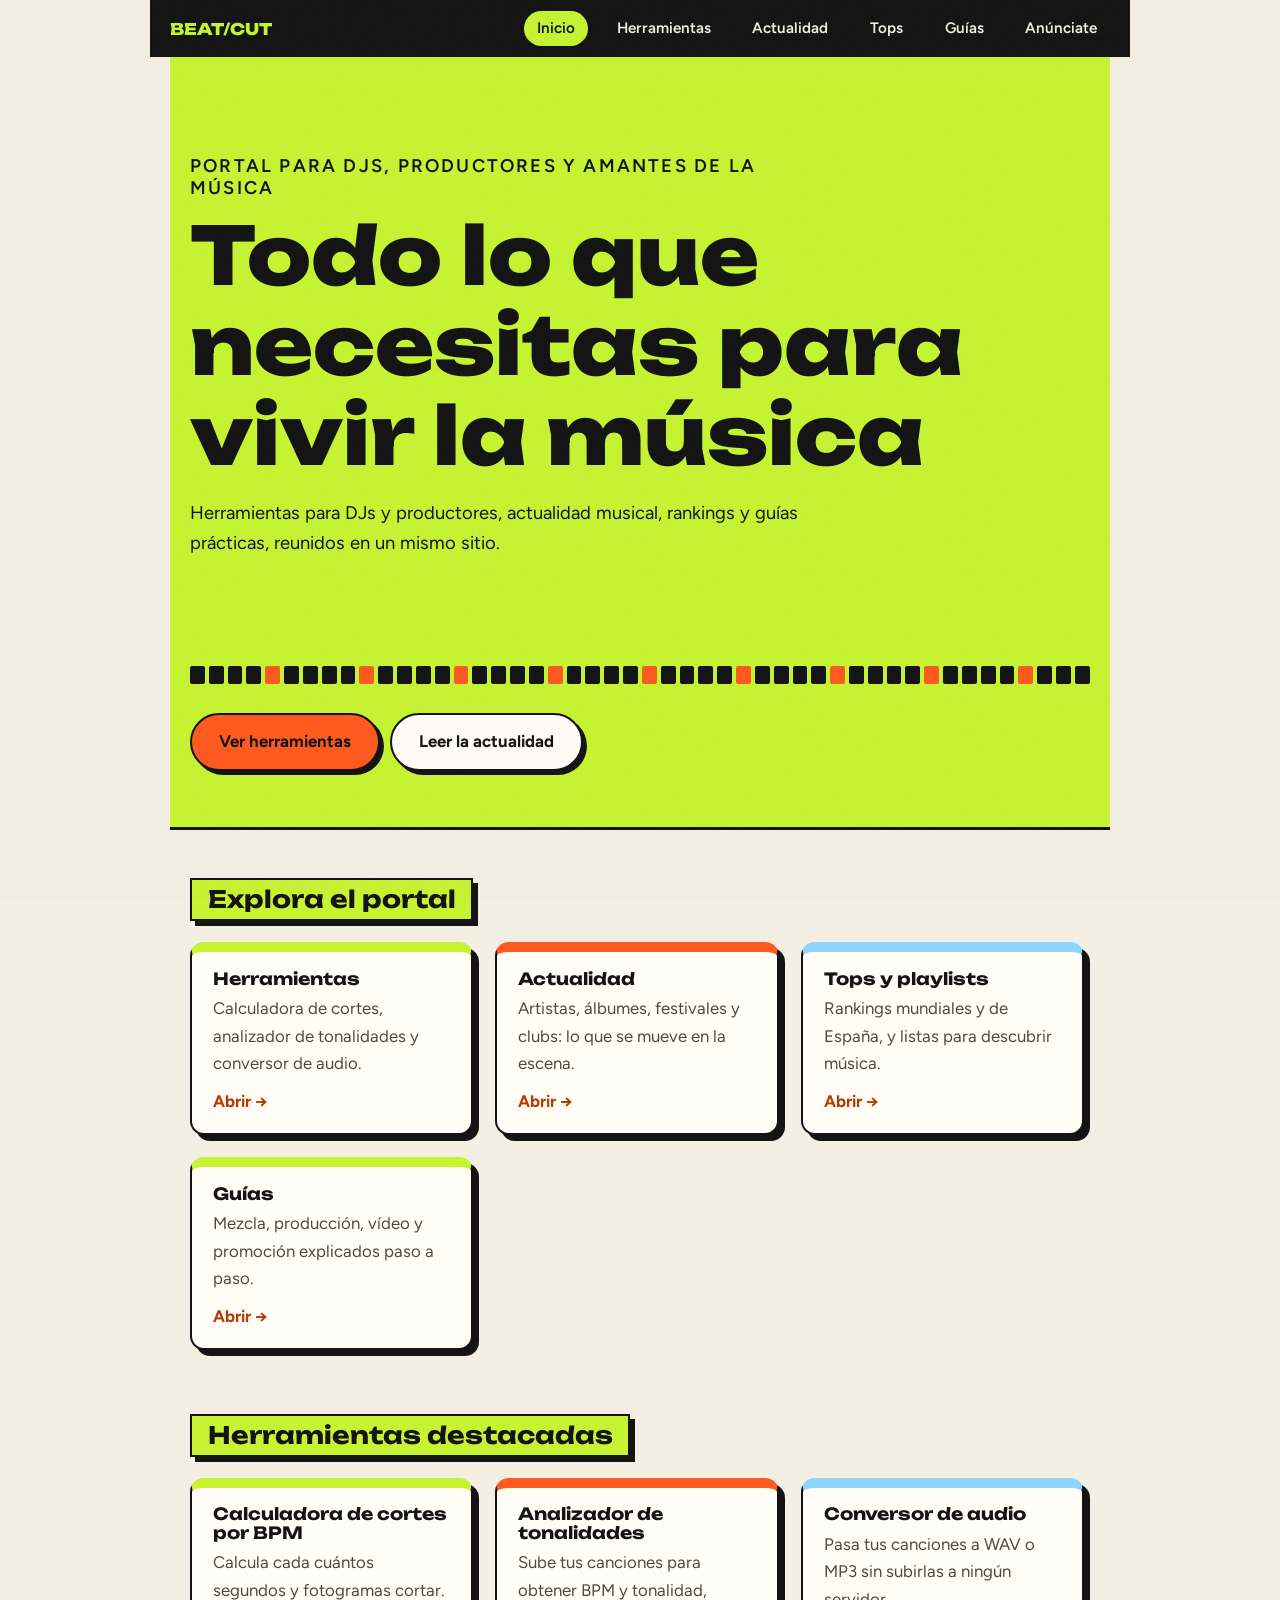
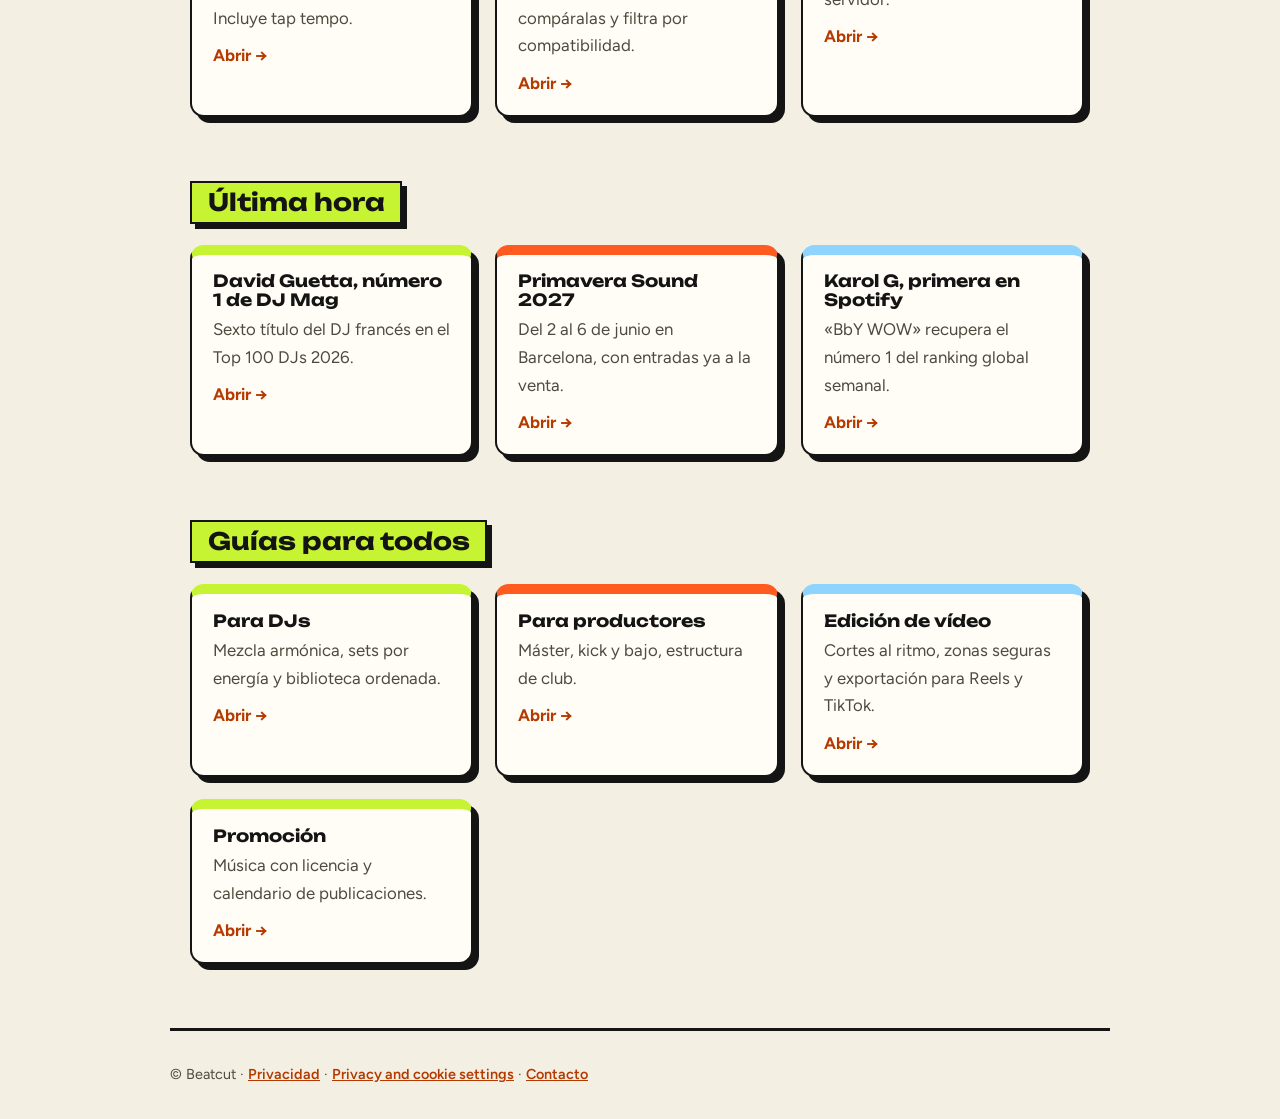
==== commit 01edee24: "Add files via upload" ====
--- a/index.html
+++ b/index.html
@@ -13,9 +13,9 @@
 </div></header>
 <main class="wrap">
 <h2>Explora el portal</h2>
-<div class="tiles"><a class="tile" href="herramientas.html"><h3>Herramientas</h3><p>Calculadora de cortes por BPM y analizador de tonalidades para mezclar mejor.</p><b>Abrir →</b></a><a class="tile" href="noticias.html"><h3>Actualidad</h3><p>Artistas, álbumes, festivales y clubs: lo que se mueve en la escena.</p><b>Abrir →</b></a><a class="tile" href="tops.html"><h3>Tops y playlists</h3><p>Rankings mundiales y de España, y listas para descubrir música.</p><b>Abrir →</b></a><a class="tile" href="guias.html"><h3>Guías</h3><p>Mezcla, producción, vídeo y promoción explicados paso a paso.</p><b>Abrir →</b></a></div>
+<div class="tiles"><a class="tile" href="herramientas.html"><h3>Herramientas</h3><p>Calculadora de cortes, analizador de tonalidades y conversor de audio.</p><b>Abrir →</b></a><a class="tile" href="noticias.html"><h3>Actualidad</h3><p>Artistas, álbumes, festivales y clubs: lo que se mueve en la escena.</p><b>Abrir →</b></a><a class="tile" href="tops.html"><h3>Tops y playlists</h3><p>Rankings mundiales y de España, y listas para descubrir música.</p><b>Abrir →</b></a><a class="tile" href="guias.html"><h3>Guías</h3><p>Mezcla, producción, vídeo y promoción explicados paso a paso.</p><b>Abrir →</b></a></div>
 <h2>Herramientas destacadas</h2>
-<div class="tiles"><a class="tile" href="herramientas.html"><h3>Calculadora de cortes por BPM</h3><p>Calcula cada cuántos segundos y fotogramas cortar. Incluye tap tempo.</p><b>Abrir →</b></a><a class="tile" href="herramientas.html#tonalidades"><h3>Analizador de tonalidades</h3><p>Sube tus canciones para obtener BPM y tonalidad, compáralas y filtra por compatibilidad.</p><b>Abrir →</b></a></div>
+<div class="tiles"><a class="tile" href="herramientas.html"><h3>Calculadora de cortes por BPM</h3><p>Calcula cada cuántos segundos y fotogramas cortar. Incluye tap tempo.</p><b>Abrir →</b></a><a class="tile" href="herramientas.html#tonalidades"><h3>Analizador de tonalidades</h3><p>Sube tus canciones para obtener BPM y tonalidad, compáralas y filtra por compatibilidad.</p><b>Abrir →</b></a><a class="tile" href="herramientas.html#conversor"><h3>Conversor de audio</h3><p>Pasa tus canciones a WAV o MP3 sin subirlas a ningún servidor.</p><b>Abrir →</b></a></div>
 <div class="ad"><small>Publicidad</small><ins class="adsbygoogle" data-ad-client="ca-pub-1052385977026732" data-ad-slot="0000000000" data-ad-format="auto" data-full-width-responsive="true"></ins></div>
 <h2>Última hora</h2>
 <div class="tiles"><a class="tile" href="noticias.html"><h3>David Guetta, número 1 de DJ Mag</h3><p>Sexto título del DJ francés en el Top 100 DJs 2026.</p><b>Abrir →</b></a><a class="tile" href="noticias.html"><h3>Primavera Sound 2027</h3><p>Del 2 al 6 de junio en Barcelona, con entradas ya a la venta.</p><b>Abrir →</b></a><a class="tile" href="tops.html"><h3>Karol G, primera en Spotify</h3><p>«BbY WOW» recupera el número 1 del ranking global semanal.</p><b>Abrir →</b></a></div>
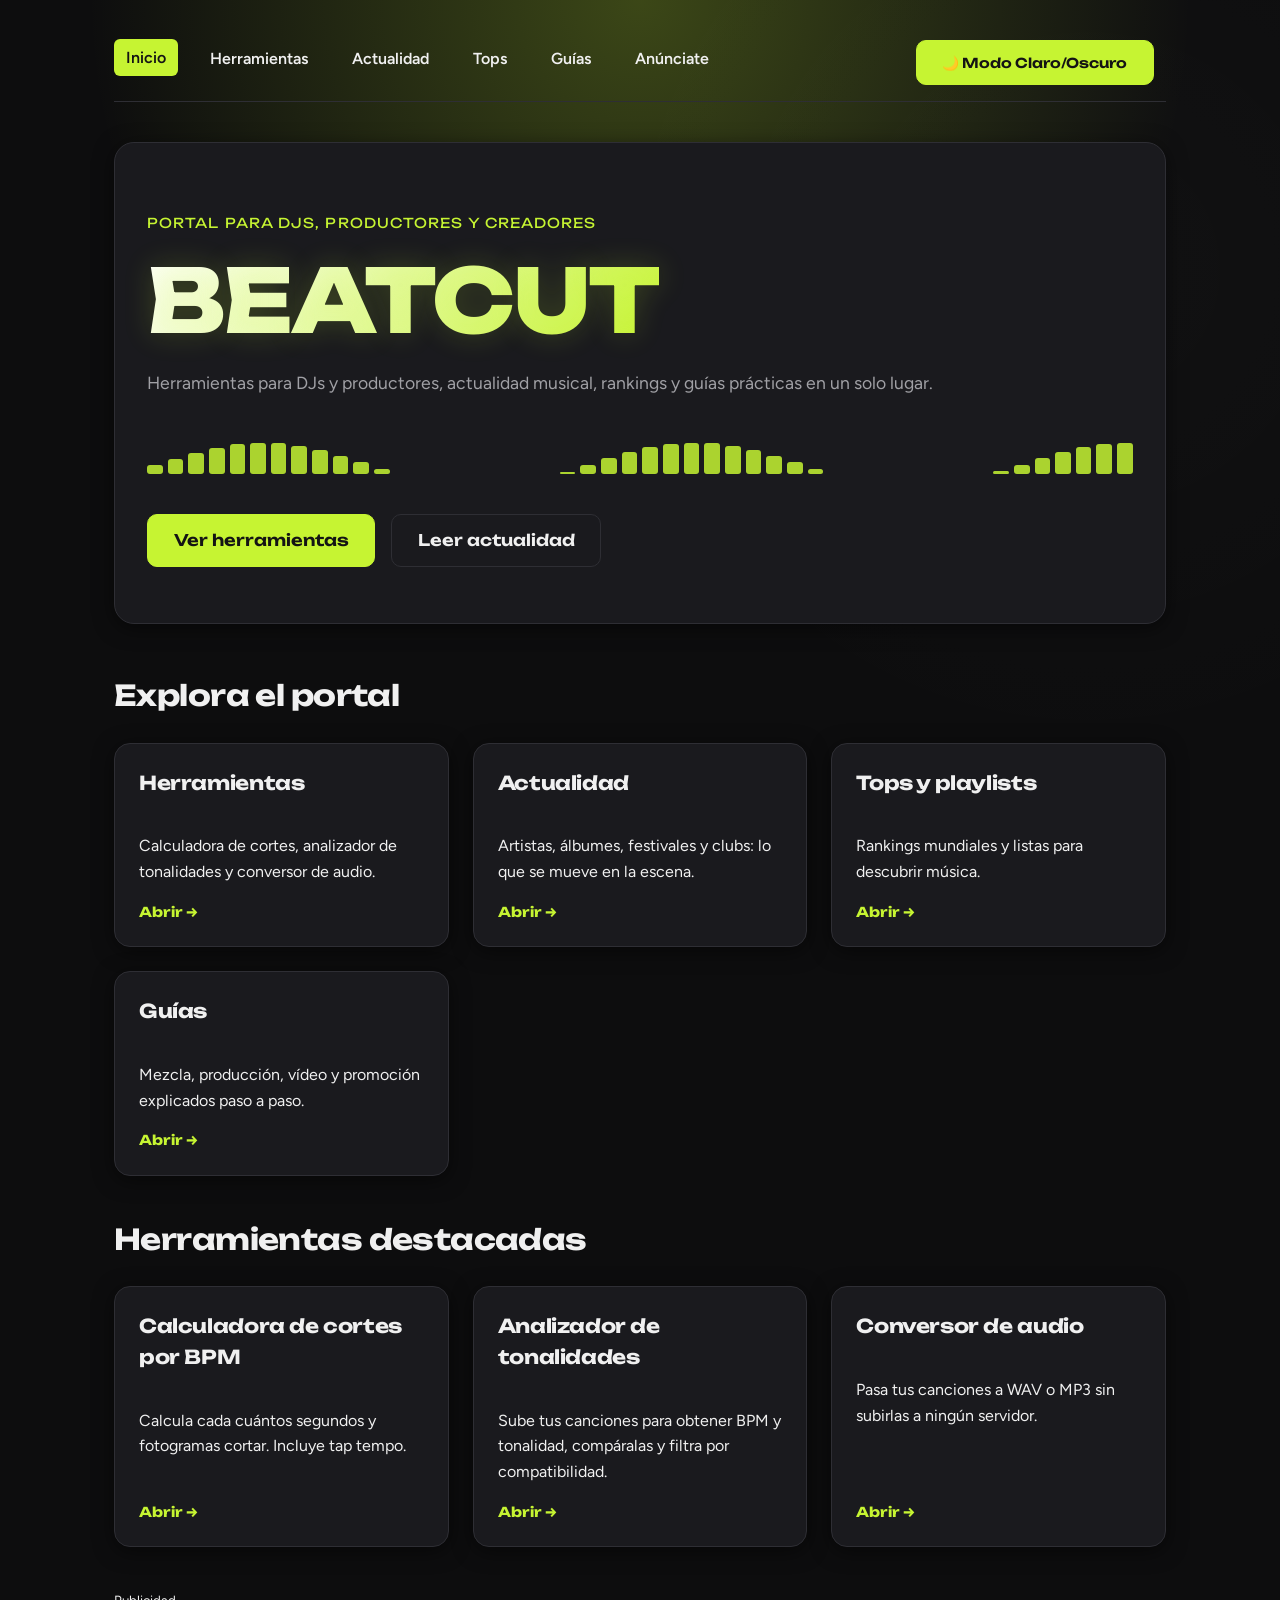
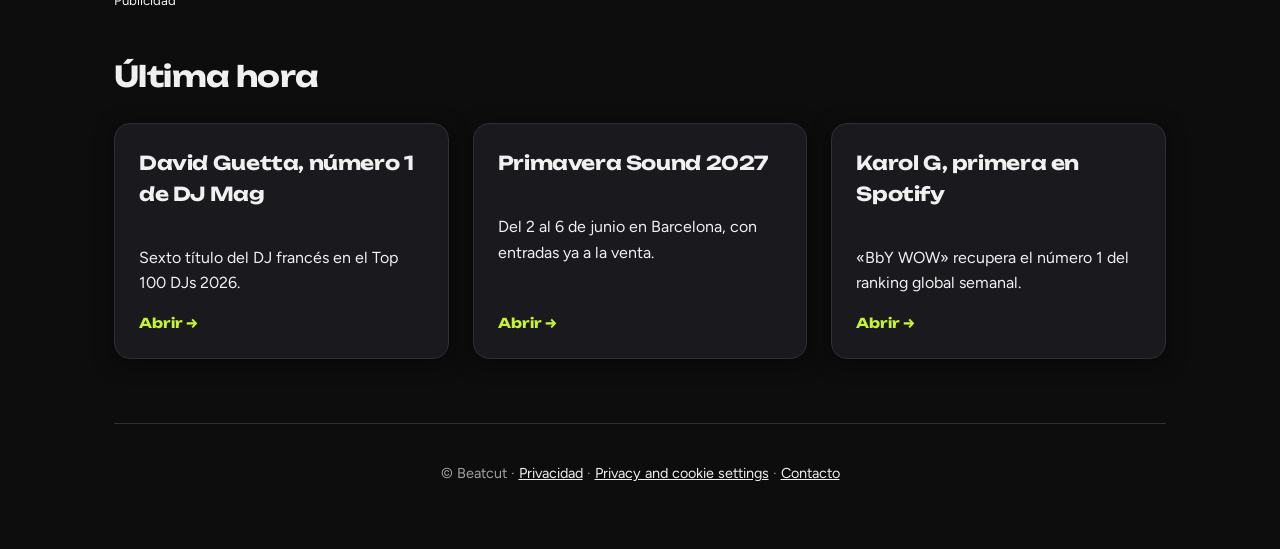
==== commit b5ab8beb: "Implement theme toggle and enhance hero section Added theme toggle button and updated hero section." ====
--- a/index.html
+++ b/index.html
@@ -1,27 +1,87 @@
 <!DOCTYPE html><html lang="es"><head><meta charset="utf-8"><meta name="viewport" content="width=device-width, initial-scale=1">
 <title>Beatcut · Portal para DJs, productores y amantes de la música</title><meta name="description" content="Herramientas, actualidad musical, rankings y guías para DJs, productores y todo el mundo de la música.">
 <link href="https://fonts.googleapis.com/css2?family=Unbounded:wght@600;800&family=Figtree:wght@400;600&display=swap" rel="stylesheet">
-<!-- ADSENSE: descomenta y pon tu ID cuando Google apruebe el sitio -->
 <script async src="https://pagead2.googlesyndication.com/pagead/js/adsbygoogle.js?client=ca-pub-1052385977026732" crossorigin="anonymous"></script>
-<link rel="stylesheet" href="style.css"></head><body><div class="wrap"><nav class="top" aria-label="Principal"><a href="index.html" aria-current="page">Inicio</a><a href="herramientas.html">Herramientas</a><a href="noticias.html">Actualidad</a><a href="tops.html">Tops</a><a href="guias.html">Guías</a><a href="publicidad.html">Anúnciate</a></nav>
-<header class="hero"><div class="wrap">
-<p class="kicker">Portal para DJs, productores y amantes de la música</p>
-<h1>Todo lo que necesitas para vivir la música</h1>
-<p>Herramientas para DJs y productores, actualidad musical, rankings y guías prácticas, reunidos en un mismo sitio.</p>
-<div class="wave" aria-hidden="true" id="wave"></div>
-<a class="cta" href="herramientas.html">Ver herramientas</a><a class="cta alt" href="noticias.html">Leer la actualidad</a>
-</div></header>
-<main class="wrap">
-<h2>Explora el portal</h2>
-<div class="tiles"><a class="tile" href="herramientas.html"><h3>Herramientas</h3><p>Calculadora de cortes, analizador de tonalidades y conversor de audio.</p><b>Abrir →</b></a><a class="tile" href="noticias.html"><h3>Actualidad</h3><p>Artistas, álbumes, festivales y clubs: lo que se mueve en la escena.</p><b>Abrir →</b></a><a class="tile" href="tops.html"><h3>Tops y playlists</h3><p>Rankings mundiales y de España, y listas para descubrir música.</p><b>Abrir →</b></a><a class="tile" href="guias.html"><h3>Guías</h3><p>Mezcla, producción, vídeo y promoción explicados paso a paso.</p><b>Abrir →</b></a></div>
-<h2>Herramientas destacadas</h2>
-<div class="tiles"><a class="tile" href="herramientas.html"><h3>Calculadora de cortes por BPM</h3><p>Calcula cada cuántos segundos y fotogramas cortar. Incluye tap tempo.</p><b>Abrir →</b></a><a class="tile" href="herramientas.html#tonalidades"><h3>Analizador de tonalidades</h3><p>Sube tus canciones para obtener BPM y tonalidad, compáralas y filtra por compatibilidad.</p><b>Abrir →</b></a><a class="tile" href="herramientas.html#conversor"><h3>Conversor de audio</h3><p>Pasa tus canciones a WAV o MP3 sin subirlas a ningún servidor.</p><b>Abrir →</b></a></div>
-<div class="ad"><small>Publicidad</small><ins class="adsbygoogle" data-ad-client="ca-pub-1052385977026732" data-ad-slot="0000000000" data-ad-format="auto" data-full-width-responsive="true"></ins></div>
-<h2>Última hora</h2>
-<div class="tiles"><a class="tile" href="noticias.html"><h3>David Guetta, número 1 de DJ Mag</h3><p>Sexto título del DJ francés en el Top 100 DJs 2026.</p><b>Abrir →</b></a><a class="tile" href="noticias.html"><h3>Primavera Sound 2027</h3><p>Del 2 al 6 de junio en Barcelona, con entradas ya a la venta.</p><b>Abrir →</b></a><a class="tile" href="tops.html"><h3>Karol G, primera en Spotify</h3><p>«BbY WOW» recupera el número 1 del ranking global semanal.</p><b>Abrir →</b></a></div>
-<h2>Guías para todos</h2>
-<div class="tiles"><a class="tile" href="guias.html#dj"><h3>Para DJs</h3><p>Mezcla armónica, sets por energía y biblioteca ordenada.</p><b>Abrir →</b></a><a class="tile" href="guias.html#produccion"><h3>Para productores</h3><p>Máster, kick y bajo, estructura de club.</p><b>Abrir →</b></a><a class="tile" href="guias.html#video"><h3>Edición de vídeo</h3><p>Cortes al ritmo, zonas seguras y exportación para Reels y TikTok.</p><b>Abrir →</b></a><a class="tile" href="guias.html#promocion"><h3>Promoción</h3><p>Música con licencia y calendario de publicaciones.</p><b>Abrir →</b></a></div>
-</main>
-<script>const w=document.getElementById('wave');for(let i=0;i<48;i++){const b=document.createElement('i');b.style.setProperty('--i',i);w.appendChild(b)}</script>
-<footer><p>© Beatcut · <a href="privacidad.html">Privacidad</a> · <a href="#" onclick="try{googlefc.callbackQueue.push(googlefc.showRevocationMessage)}catch(e){}return false">Privacy and cookie settings</a> · <a href="contacto.html">Contacto</a></p></footer></div>
-<script>/*ANUNCIOS: quita este comentario tras la aprobación*/ /*try{document.querySelectorAll('.adsbygoogle').forEach(()=>(window.adsbygoogle=window.adsbygoogle||[]).push({}))}catch(e){}*/</script></body></html>+<link rel="stylesheet" href="style.css"></head>
+<body>
+<div class="wrap">
+  <nav class="top" aria-label="Principal">
+    <a href="index.html" aria-current="page">Inicio</a>
+    <a href="herramientas.html">Herramientas</a>
+    <a href="noticias.html">Actualidad</a>
+    <a href="tops.html">Tops</a>
+    <a href="guias.html">Guías</a>
+    <a href="publicidad.html">Anúnciate</a>
+    <button class="theme-toggle" id="themeBtn" type="button">🌙 Modo Claro/Oscuro</button>
+  </nav>
+
+  <header class="hero">
+    <p class="kicker">Portal para DJs, productores y creadores</p>
+    <!-- TÍTULO ESPECIAL BEATCUT CON EFECTO NEÓN SUTIL -->
+    <h1 class="hero-brand">BEATCUT</h1>
+    <p class="lead">Herramientas para DJs y productores, actualidad musical, rankings y guías prácticas en un solo lugar.</p>
+    
+    <div class="wave" aria-hidden="true" id="wave"></div>
+    
+    <a class="cta" href="herramientas.html">Ver herramientas</a>
+    <a class="cta alt" href="noticias.html">Leer actualidad</a>
+  </header>
+
+  <main>
+    <h2>Explora el portal</h2>
+    <div class="tiles">
+      <a class="tile" href="herramientas.html"><h3>Herramientas</h3><p>Calculadora de cortes, analizador de tonalidades y conversor de audio.</p><b>Abrir →</b></a>
+      <a class="tile" href="noticias.html"><h3>Actualidad</h3><p>Artistas, álbumes, festivales y clubs: lo que se mueve en la escena.</p><b>Abrir →</b></a>
+      <a class="tile" href="tops.html"><h3>Tops y playlists</h3><p>Rankings mundiales y listas para descubrir música.</p><b>Abrir →</b></a>
+      <a class="tile" href="guias.html"><h3>Guías</h3><p>Mezcla, producción, vídeo y promoción explicados paso a paso.</p><b>Abrir →</b></a>
+    </div>
+
+    <h2>Herramientas destacadas</h2>
+    <div class="tiles">
+      <a class="tile" href="herramientas.html"><h3>Calculadora de cortes por BPM</h3><p>Calcula cada cuántos segundos y fotogramas cortar. Incluye tap tempo.</p><b>Abrir →</b></a>
+      <a class="tile" href="herramientas.html#tonalidades"><h3>Analizador de tonalidades</h3><p>Sube tus canciones para obtener BPM y tonalidad, compáralas y filtra por compatibilidad.</p><b>Abrir →</b></a>
+      <a class="tile" href="herramientas.html#conversor"><h3>Conversor de audio</h3><p>Pasa tus canciones a WAV o MP3 sin subirlas a ningún servidor.</p><b>Abrir →</b></a>
+    </div>
+
+    <div class="ad"><small>Publicidad</small><ins class="adsbygoogle" data-ad-client="ca-pub-1052385977026732" data-ad-slot="0000000000" data-ad-format="auto" data-full-width-responsive="true"></ins></div>
+
+    <h2>Última hora</h2>
+    <div class="tiles">
+      <a class="tile" href="noticias.html"><h3>David Guetta, número 1 de DJ Mag</h3><p>Sexto título del DJ francés en el Top 100 DJs 2026.</p><b>Abrir →</b></a>
+      <a class="tile" href="noticias.html"><h3>Primavera Sound 2027</h3><p>Del 2 al 6 de junio en Barcelona, con entradas ya a la venta.</p><b>Abrir →</b></a>
+      <a class="tile" href="tops.html"><h3>Karol G, primera en Spotify</h3><p>«BbY WOW» recupera el número 1 del ranking global semanal.</p><b>Abrir →</b></a>
+    </div>
+  </main>
+
+  <script>
+    // Animación de la onda de audio
+    const w = document.getElementById('wave');
+    for(let i=0; i<48; i++){
+      const b = document.createElement('i');
+      b.style.setProperty('--i', i);
+      w.appendChild(b);
+    }
+
+    // Lógica del botón de Modo Oscuro / Claro
+    const btn = document.getElementById('themeBtn');
+    const currentTheme = localStorage.getItem('theme') || 'dark';
+    if(currentTheme === 'light') document.documentElement.setAttribute('data-theme', 'light');
+
+    btn.addEventListener('click', () => {
+      let theme = document.documentElement.getAttribute('data-theme');
+      if(theme === 'light') {
+        document.documentElement.removeAttribute('data-theme');
+        localStorage.setItem('theme', 'dark');
+      } else {
+        document.documentElement.setAttribute('data-theme', 'light');
+        localStorage.setItem('theme', 'light');
+      }
+    });
+  </script>
+
+  <footer>
+    <p>© Beatcut · <a href="privacidad.html">Privacidad</a> · <a href="#" onclick="try{googlefc.callbackQueue.push(googlefc.showRevocationMessage)}catch(e){}return false">Privacy and cookie settings</a> · <a href="contacto.html">Contacto</a></p>
+  </footer>
+</div>
+</body>
+</html>
--- a/style.css
+++ b/style.css
@@ -1,62 +1,386 @@
-:root{--bg:#f4efe3;--card:#fffdf6;--ink:#141414;--mute:#4f4a3f;--lime:#c6f432;--org:#ff5a1f;--sky:#8fd3ff;color-scheme:light}
-*{box-sizing:border-box;margin:0}
-html{scroll-behavior:smooth}
-body{background:var(--bg);color:var(--ink);font:400 1.05rem/1.65 Figtree,system-ui,sans-serif;min-height:100vh}
-body::after{content:"";position:fixed;inset:0;pointer-events:none;opacity:.05;z-index:50;background:url("data:image/svg+xml,%3Csvg xmlns='http://www.w3.org/2000/svg' width='160' height='160'%3E%3Cfilter id='n'%3E%3CfeTurbulence baseFrequency='.8' numOctaves='2'/%3E%3C/filter%3E%3Crect width='160' height='160' filter='url(%23n)'/%3E%3C/svg%3E")}
-a{color:#b53a00;font-weight:600}:focus-visible{outline:3px solid var(--org);outline-offset:3px}
-.wrap{max-width:980px;margin:0 auto;padding:0 1.25rem}
-h1,h2,h3{font-family:Unbounded,Impact,sans-serif;line-height:1.12}
-h1{font-size:clamp(1.9rem,6vw,3rem);margin:2.2rem 0 .6rem}
-h2{display:inline-block;font-size:clamp(1.1rem,3.2vw,1.5rem);margin:3rem 0 1.3rem;background:var(--lime);padding:.25em .65em;border:2px solid var(--ink);box-shadow:5px 5px 0 var(--ink)}
-h3{font-size:1.05rem;margin-bottom:.35rem}
-.lead,.date,.card p,.look ul,.guides p{color:var(--mute)}.date{font-size:.85rem;margin-bottom:1rem}
-nav.top{position:sticky;top:0;z-index:20;display:flex;align-items:center;gap:.3rem 1rem;padding:.7rem max(1.25rem,calc((100% - 980px)/2));background:var(--ink);overflow-x:auto;white-space:nowrap}
-.wrap>nav.top{margin:0 -1.25rem;padding:.7rem 1.25rem}
-nav.top::before{content:"BEAT/CUT";font:800 1rem Unbounded,sans-serif;margin-right:auto;color:var(--lime)}
-nav.top a{color:var(--bg);text-decoration:none;font-weight:600;font-size:.95rem;padding:.3rem .8rem;border-radius:999px}
-nav.top a:hover,nav.top a[aria-current]{background:var(--lime);color:var(--ink)}
-.hero{overflow:hidden;padding:5rem 0 3.5rem;border-bottom:3px solid var(--ink);background:linear-gradient(rgba(198,244,50,.82),rgba(198,244,50,.82)),url(img/hero.jpg) center/cover,var(--lime)}
-.hero h1{font-size:clamp(2.4rem,8.5vw,5rem);font-weight:800;max-width:12ch;margin:0}
-.hero p{max-width:52ch;margin-top:1.1rem;font-size:1.15rem;color:var(--ink)}
-.wave{display:flex;align-items:flex-end;gap:4px;height:90px;margin-top:2.2rem}
-.wave i{flex:1;background:var(--ink);border-radius:2px;height:20%;animation:beat 1.1s ease-in-out infinite;animation-delay:calc(var(--i)*-.07s)}
-.wave i:nth-child(5n){background:var(--org)}
-@keyframes beat{0%,100%{height:15%}30%{height:100%}60%{height:40%}}
-.cta,.btn{display:inline-block;margin-top:1.8rem;background:var(--org);color:var(--ink);font-weight:700;padding:.85rem 1.7rem;border:2px solid var(--ink);border-radius:999px;text-decoration:none;box-shadow:4px 4px 0 var(--ink);transition:transform .15s,box-shadow .15s}
-.cta:hover,.btn:hover{transform:translate(-2px,-2px);box-shadow:6px 6px 0 var(--ink)}
-section{padding:.5rem 0}
-.chips{display:flex;flex-wrap:wrap;gap:.6rem;margin-bottom:1.3rem}
-.chips button,.tool button{font:inherit;font-weight:600;color:var(--ink);background:var(--card);border:2px solid var(--ink);padding:.5rem 1.2rem;border-radius:999px;cursor:pointer;box-shadow:3px 3px 0 var(--ink)}
-.chips button[aria-pressed="true"]{background:var(--ink);color:var(--lime)}
-.look,.guides article,.card,.tool{background:var(--card);border:2px solid var(--ink);border-radius:14px;box-shadow:6px 6px 0 var(--ink)}
-.look{padding:1.4rem 1.6rem}.look ul{padding-left:1.1rem}.look li{margin:.3rem 0}
-.guides{display:grid;gap:1.4rem}.guides article{padding:1.2rem 1.4rem}
-@media(min-width:720px){.guides{grid-template-columns:1.4fr 1fr}.guides article:first-child{grid-row:span 2}}
-.card{position:relative;overflow:hidden;margin:0 6px 1.4rem 0;padding:1.1rem 1.4rem 1.1rem 190px;min-height:130px;transition:transform .15s,box-shadow .15s}
-.card:hover{transform:translate(-2px,-2px);box-shadow:8px 8px 0 var(--ink)}
-.card::before{content:"";position:absolute;inset:0 auto 0 0;width:160px;border-right:2px solid var(--ink);background:var(--img,none) center/cover,radial-gradient(circle at 30% 30%,rgba(255,255,255,.55) 0 18%,transparent 19%),var(--c,var(--lime))}
-.card:nth-of-type(3n+2){--c:var(--org)}.card:nth-of-type(3n){--c:var(--sky)}
-.src{font-size:.85rem}
-@media(max-width:600px){.card{padding:0}.card::before{position:static;display:block;width:auto;height:110px;border:0;border-bottom:2px solid var(--ink)}.card>*{margin:1rem 1.2rem}}
-table{width:100%;border-collapse:collapse;background:var(--card);border:2px solid var(--ink)}
-th,td{text-align:left;padding:.65rem 1rem;border-bottom:2px solid var(--ink)}th{background:var(--lime)}
-.tool{padding:1.4rem 1.6rem;margin-bottom:1.4rem}
-.tool label{display:inline-block;margin:0 1rem .8rem 0;font-weight:600}
-.tool input,.tool select{font:inherit;padding:.4rem .6rem;border:2px solid var(--ink);border-radius:8px;background:#fff;width:6.5rem}
-.tool .out{margin-top:.8rem;font-weight:600}
-.sponsor{display:block;border:2px dashed var(--ink);border-radius:14px;padding:1rem;text-align:center;color:var(--mute);text-decoration:none;margin:2rem 0}
-.sponsor:hover{background:var(--lime)}
-.ad{display:none!important}/* ANUNCIOS OCULTOS: borra esta línea tras la aprobación de AdSense */
-footer{border-top:3px solid var(--ink);margin-top:4rem;padding:2rem 0;color:var(--mute);font-size:.9rem}
-@media(prefers-reduced-motion:reduce){*{animation:none!important;transition:none!important}.wave i{height:calc(20% + var(--i)*2%)}}
-.tool{overflow-x:auto}.tool table{min-width:520px;margin-top:.8rem}
-.c-ok,.c-mid,.c-no{display:inline-block;padding:.1rem .7rem;border:2px solid var(--ink);border-radius:999px;font-size:.85rem;font-weight:600}.c-ok{background:var(--lime)}.c-mid{background:var(--sky)}.c-no{background:#ffb4a0}
-
-/* Portal: tarjetas de sección */
-.tiles{display:grid;gap:1.4rem;grid-template-columns:repeat(auto-fit,minmax(240px,1fr));margin:0 6px 1rem 0}
-.tile{display:block;background:var(--card);border:2px solid var(--ink);border-top:10px solid var(--lime);border-radius:14px;box-shadow:6px 6px 0 var(--ink);padding:1.1rem 1.3rem;color:var(--ink);text-decoration:none;font-weight:400;transition:transform .15s,box-shadow .15s}
-.tile:hover{transform:translate(-2px,-2px);box-shadow:8px 8px 0 var(--ink)}
-.tile:nth-child(3n+2){border-top-color:var(--org)}.tile:nth-child(3n){border-top-color:var(--sky)}
-.tile h3{margin-bottom:.4rem}.tile p{color:var(--mute)}.tile b{display:inline-block;margin-top:.6rem;color:#b53a00}
-.cta.alt{background:var(--card);margin-left:.6rem}
-.kicker{font:600 .8rem Figtree,sans-serif;letter-spacing:.12em;text-transform:uppercase;margin-bottom:.8rem}
+/* =================================================================
+   BEATCUT - Modo Oscuro / Claro & Estilo Artístico
+   ================================================================= */
+
+:root {
+  /* Modo Oscuro por defecto */
+  --bg-color: #0d0d0e;
+  --bg-secondary: #161618;
+  --text-main: #f0f0f0;
+  --text-muted: #a0a0a5;
+  --accent-neon: #c6f432;
+  --accent-glow: rgba(198, 244, 50, 0.25);
+  --card-bg: #1a1a1e;
+  --border-color: #2e2e34;
+  --input-bg: #121214;
+  --shadow-elevation: 0 4px 20px rgba(0, 0, 0, 0.5);
+  --shadow-hover: 0 6px 25px rgba(198, 244, 50, 0.15);
+  --transition: all 0.25s cubic-bezier(0.16, 1, 0.3, 1);
+}
+
+/* Variables para el Modo Claro */
+[data-theme="light"] {
+  --bg-color: #faf8f5;
+  --bg-secondary: #f4efe3;
+  --text-main: #141414;
+  --text-muted: #555555;
+  --accent-neon: #c6f432;
+  --accent-glow: rgba(198, 244, 50, 0.4);
+  --card-bg: #fffdf6;
+  --border-color: #141414;
+  --input-bg: #ffffff;
+  --shadow-elevation: 4px 4px 0px #141414;
+  --shadow-hover: 6px 6px 0px #141414;
+}
+
+*, *::before, *::after {
+  box-sizing: border-box;
+}
+
+body {
+  margin: 0;
+  padding: 0;
+  font-family: 'Figtree', sans-serif, system-ui;
+  background-color: var(--bg-color);
+  color: var(--text-main);
+  line-height: 1.6;
+  transition: background-color 0.3s ease, color 0.3s ease;
+  background-image: 
+    radial-gradient(circle at 50% 0%, var(--accent-glow) 0%, transparent 50%),
+    radial-gradient(circle at 85% 30%, rgba(255, 255, 255, 0.02) 0%, transparent 40%);
+  background-attachment: fixed;
+}
+
+.wrap {
+  max-width: 1100px;
+  margin: 0 auto;
+  padding: 2rem 1.5rem;
+}
+
+/* --- Navegación Principal & Toggle --- */
+nav.top {
+  display: flex;
+  flex-wrap: wrap;
+  gap: 0.75rem 1.25rem;
+  margin-bottom: 2.5rem;
+  padding-bottom: 1rem;
+  border-bottom: 1px solid var(--border-color);
+  align-items: center;
+}
+
+nav.top a {
+  text-decoration: none;
+  font-weight: 600;
+  color: var(--text-main);
+  padding: 0.35rem 0.75rem;
+  border-radius: 6px;
+  transition: var(--transition);
+}
+
+nav.top a:hover, nav.top a[aria-current="page"] {
+  background-color: var(--accent-neon);
+  color: #141414;
+  transform: translateY(-1px);
+}
+
+/* Botón Modo Oscuro / Claro */
+.theme-toggle {
+  margin-left: auto;
+  background: var(--card-bg);
+  color: var(--text-main);
+  border: 1px solid var(--border-color);
+  padding: 0.4rem 0.8rem;
+  border-radius: 20px;
+  cursor: pointer;
+  font-size: 0.85rem;
+  font-family: 'Figtree', sans-serif;
+  font-weight: 600;
+  display: flex;
+  align-items: center;
+  gap: 0.4rem;
+  transition: var(--transition);
+}
+
+.theme-toggle:hover {
+  border-color: var(--accent-neon);
+  color: var(--accent-neon);
+}
+
+/* --- Título Especial BEATCUT --- */
+.hero-brand {
+  font-family: 'Unbounded', sans-serif;
+  font-size: clamp(3rem, 8vw, 5.5rem);
+  font-weight: 800;
+  letter-spacing: -0.03em;
+  margin: 0.5rem 0;
+  line-height: 1;
+  text-transform: uppercase;
+  color: var(--text-main);
+  position: relative;
+  display: inline-block;
+  background: linear-gradient(135deg, #ffffff 0%, var(--accent-neon) 100%);
+  -webkit-background-clip: text;
+  -webkit-text-fill-color: transparent;
+  text-shadow: 0 0 30px rgba(198, 244, 50, 0.2);
+}
+
+/* Pulso Neón sutil al pasar el ratón */
+.hero-brand:hover {
+  animation: neonPulse 1.5s infinite alternate ease-in-out;
+}
+
+@keyframes neonPulse {
+  0% {
+    filter: drop-shadow(0 0 5px rgba(198, 244, 50, 0.3));
+  }
+  100% {
+    filter: drop-shadow(0 0 20px rgba(198, 244, 50, 0.7));
+  }
+}
+
+/* --- Tipografía General --- */
+h1, h2, h3, h4 {
+  font-family: 'Unbounded', sans-serif;
+  color: var(--text-main);
+  letter-spacing: -0.02em;
+}
+
+h2 {
+  font-size: clamp(1.4rem, 2.5vw, 1.8rem);
+  margin-top: 2.5rem;
+  margin-bottom: 1rem;
+}
+
+p.lead, .kicker {
+  font-size: 1.1rem;
+  color: var(--text-muted);
+}
+
+.kicker {
+  font-family: 'Unbounded', sans-serif;
+  font-size: 0.85rem;
+  text-transform: uppercase;
+  letter-spacing: 0.08em;
+  color: var(--accent-neon);
+}
+
+/* --- Hero Section --- */
+header.hero {
+  padding: 3.5rem 2rem;
+  border: 1px solid var(--border-color);
+  border-radius: 20px;
+  background: var(--card-bg);
+  box-shadow: var(--shadow-elevation);
+  margin-bottom: 3rem;
+  position: relative;
+  overflow: hidden;
+}
+
+/* Onda gráfica estilizada */
+.wave {
+  display: flex;
+  align-items: flex-end;
+  gap: 5px;
+  height: 45px;
+  margin: 2rem 0;
+}
+
+.wave i {
+  flex: 1;
+  background: var(--accent-neon);
+  height: calc(20% + sin(var(--i) * 0.3) * 50%);
+  min-width: 3px;
+  border-radius: 3px;
+  opacity: 0.85;
+  animation: audioWave 1.8s infinite ease-in-out alternate;
+  animation-delay: calc(var(--i) * 0.04s);
+}
+
+@keyframes audioWave {
+  0% { height: 15%; opacity: 0.3; }
+  100% { height: 95%; opacity: 1; box-shadow: 0 0 10px var(--accent-neon); }
+}
+
+/* --- Botones --- */
+.cta, .btn, button:not(.mini) {
+  display: inline-block;
+  background-color: var(--accent-neon);
+  color: #141414;
+  font-family: 'Unbounded', sans-serif;
+  font-weight: 600;
+  padding: 0.8rem 1.6rem;
+  border: 1px solid var(--accent-neon);
+  border-radius: 10px;
+  text-decoration: none;
+  transition: var(--transition);
+  cursor: pointer;
+  margin-right: 0.75rem;
+  margin-top: 0.5rem;
+}
+
+.cta:hover, .btn:hover, button:not(.mini):hover {
+  transform: translateY(-2px);
+  box-shadow: 0 0 15px var(--accent-glow);
+  background-color: #d2ff38;
+}
+
+.cta.alt {
+  background-color: transparent;
+  color: var(--text-main);
+  border-color: var(--border-color);
+}
+
+.cta.alt:hover {
+  border-color: var(--text-main);
+  background-color: rgba(255, 255, 255, 0.05);
+}
+
+/* --- Tarjetas (Tiles / Cards) --- */
+.tiles {
+  display: grid;
+  grid-template-columns: repeat(auto-fit, minmax(260px, 1fr));
+  gap: 1.5rem;
+  margin: 1.5rem 0 2.5rem 0;
+}
+
+.tile, .card {
+  background: var(--card-bg);
+  border: 1px solid var(--border-color);
+  border-radius: 16px;
+  padding: 1.5rem;
+  box-shadow: var(--shadow-elevation);
+  transition: var(--transition);
+  text-decoration: none;
+  color: inherit;
+  display: flex;
+  flex-direction: column;
+}
+
+.tile:hover, .card:hover {
+  transform: translateY(-4px);
+  border-color: var(--accent-neon);
+  box-shadow: var(--shadow-hover);
+}
+
+.tile h3, .card h3 {
+  margin-top: 0;
+  font-size: 1.2rem;
+}
+
+.tile b {
+  margin-top: auto;
+  font-family: 'Unbounded', sans-serif;
+  font-size: 0.85rem;
+  color: var(--accent-neon);
+}
+
+/* --- Chips de categorías --- */
+.chips {
+  display: flex;
+  flex-wrap: wrap;
+  gap: 0.5rem;
+  margin: 1rem 0 1.5rem 0;
+}
+
+.chips button {
+  background: var(--card-bg);
+  border: 1px solid var(--border-color);
+  color: var(--text-main);
+  padding: 0.4rem 1.1rem;
+  border-radius: 20px;
+  font-family: 'Figtree', sans-serif;
+  font-weight: 600;
+  cursor: pointer;
+  transition: var(--transition);
+}
+
+.chips button[aria-pressed="true"], .chips button:hover {
+  background-color: var(--accent-neon);
+  color: #141414;
+  border-color: var(--accent-neon);
+}
+
+/* --- Herramientas & Tablas --- */
+.tool {
+  background: var(--card-bg);
+  border: 1px solid var(--border-color);
+  border-radius: 16px;
+  padding: 2rem;
+  box-shadow: var(--shadow-elevation);
+  margin: 2rem 0;
+}
+
+.tool input, .tool select, .tool textarea {
+  background: var(--input-bg);
+  color: var(--text-main);
+  border: 1px solid var(--border-color);
+  border-radius: 8px;
+  padding: 0.65rem;
+  font-family: 'Figtree', sans-serif;
+  transition: var(--transition);
+}
+
+.tool input:focus, .tool select:focus, .tool textarea:focus {
+  outline: none;
+  border-color: var(--accent-neon);
+  box-shadow: 0 0 10px var(--accent-glow);
+}
+
+.table-wrap {
+  border: 1px solid var(--border-color);
+  border-radius: 10px;
+  overflow-x: auto;
+  margin: 1rem 0;
+  background: var(--input-bg);
+}
+
+.tool table th {
+  background-color: var(--bg-secondary);
+  color: var(--text-main);
+  font-family: 'Unbounded', sans-serif;
+  font-size: 0.8rem;
+  border-bottom: 1px solid var(--border-color);
+}
+
+.tool th, .tool td {
+  padding: 0.75rem;
+  border-bottom: 1px solid var(--border-color);
+}
+
+/* Dropzone */
+.drop {
+  border: 2px dashed var(--border-color);
+  border-radius: 12px;
+  padding: 2rem 1rem;
+  text-align: center;
+  background: var(--input-bg);
+  margin: 1rem 0;
+  cursor: pointer;
+  transition: var(--transition);
+}
+
+.drop.on, .drop:hover {
+  background: var(--bg-secondary);
+  border-color: var(--accent-neon);
+}
+
+/* Badges de compatibilidad */
+.c-ok { background: rgba(40, 167, 69, 0.2); color: #5dd879; padding: 0.2rem 0.5rem; border-radius: 4px; border: 1px solid rgba(40, 167, 69, 0.4); }
+.c-mid { background: rgba(255, 193, 7, 0.2); color: #ffda6a; padding: 0.2rem 0.5rem; border-radius: 4px; border: 1px solid rgba(255, 193, 7, 0.4); }
+.c-no { background: rgba(220, 53, 69, 0.2); color: #f87171; padding: 0.2rem 0.5rem; border-radius: 4px; border: 1px solid rgba(220, 53, 69, 0.4); }
+
+/* --- Footer --- */
+footer {
+  margin-top: 4rem;
+  padding-top: 1.5rem;
+  border-top: 1px solid var(--border-color);
+  text-align: center;
+  font-size: 0.9rem;
+  color: var(--text-muted);
+  margin-bottom: 2rem;
+}
+
+footer a {
+  color: var(--text-main);
+  text-decoration: underline;
+}
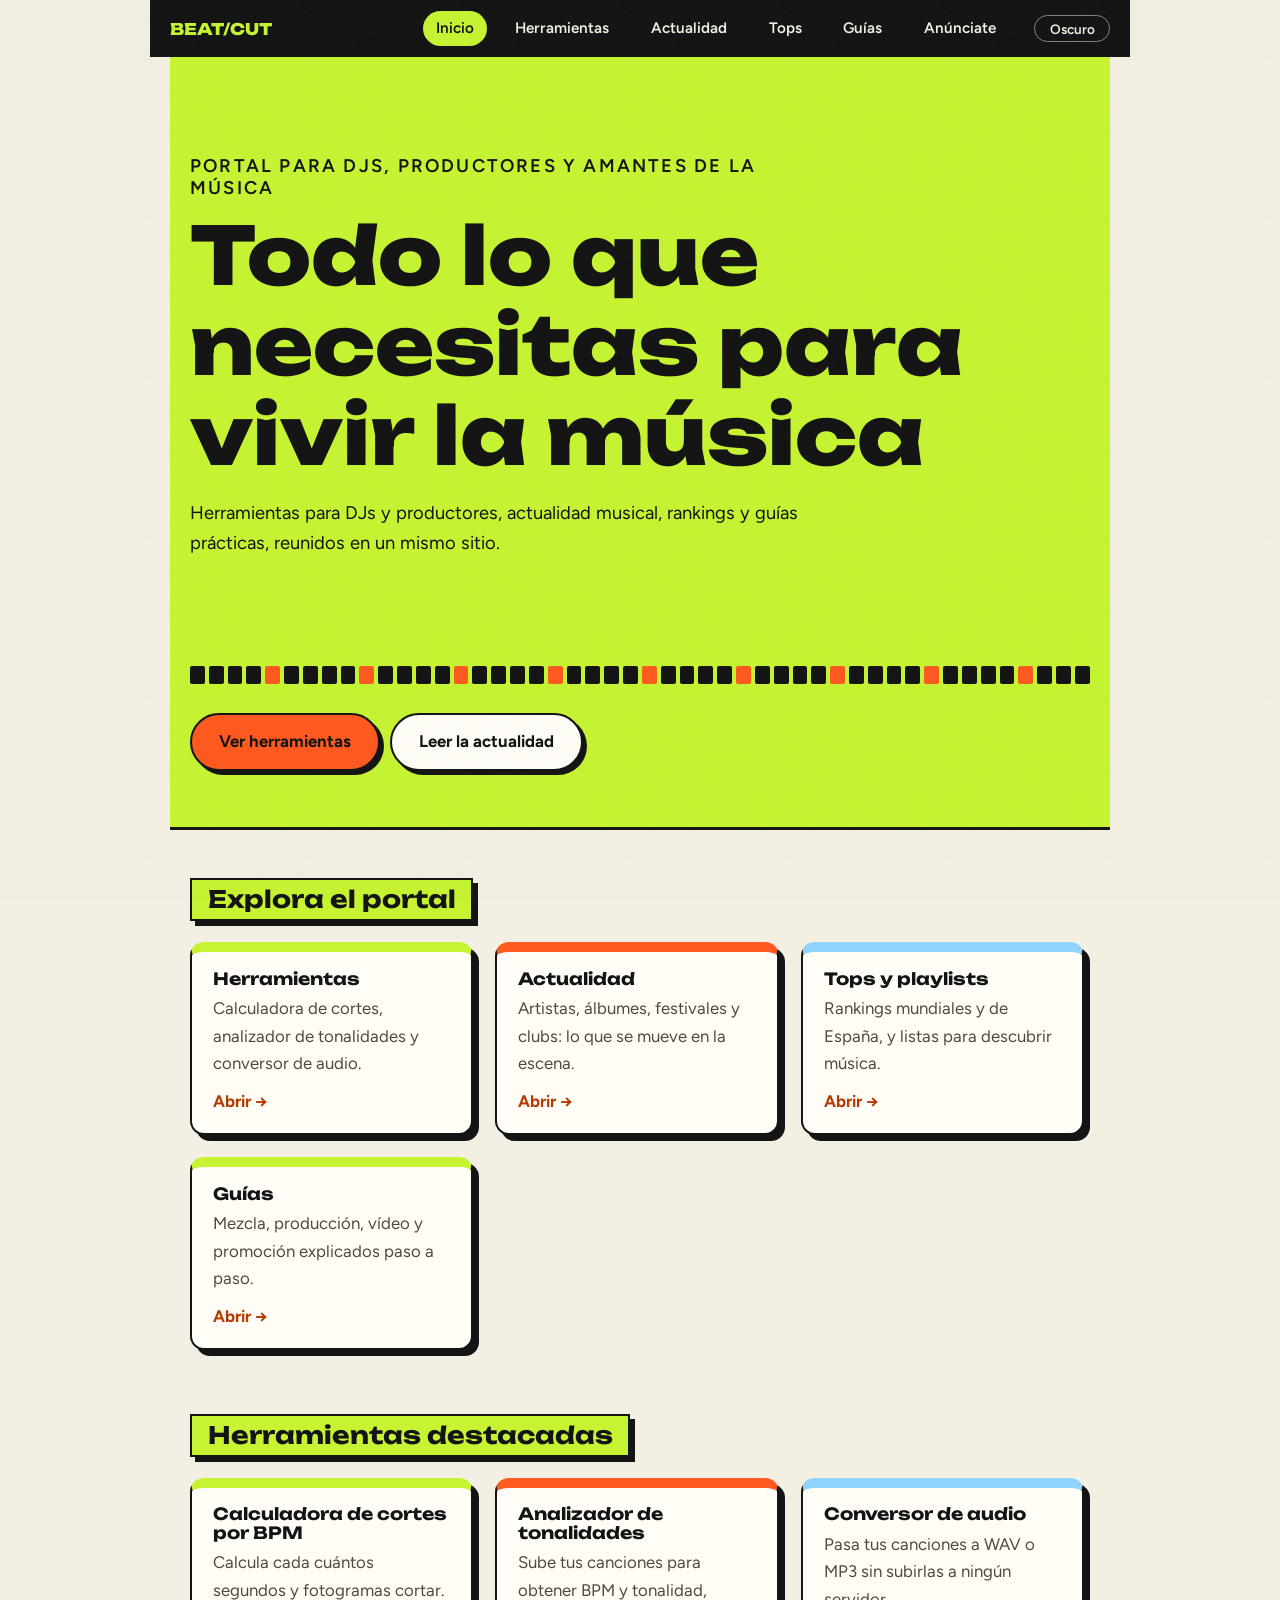
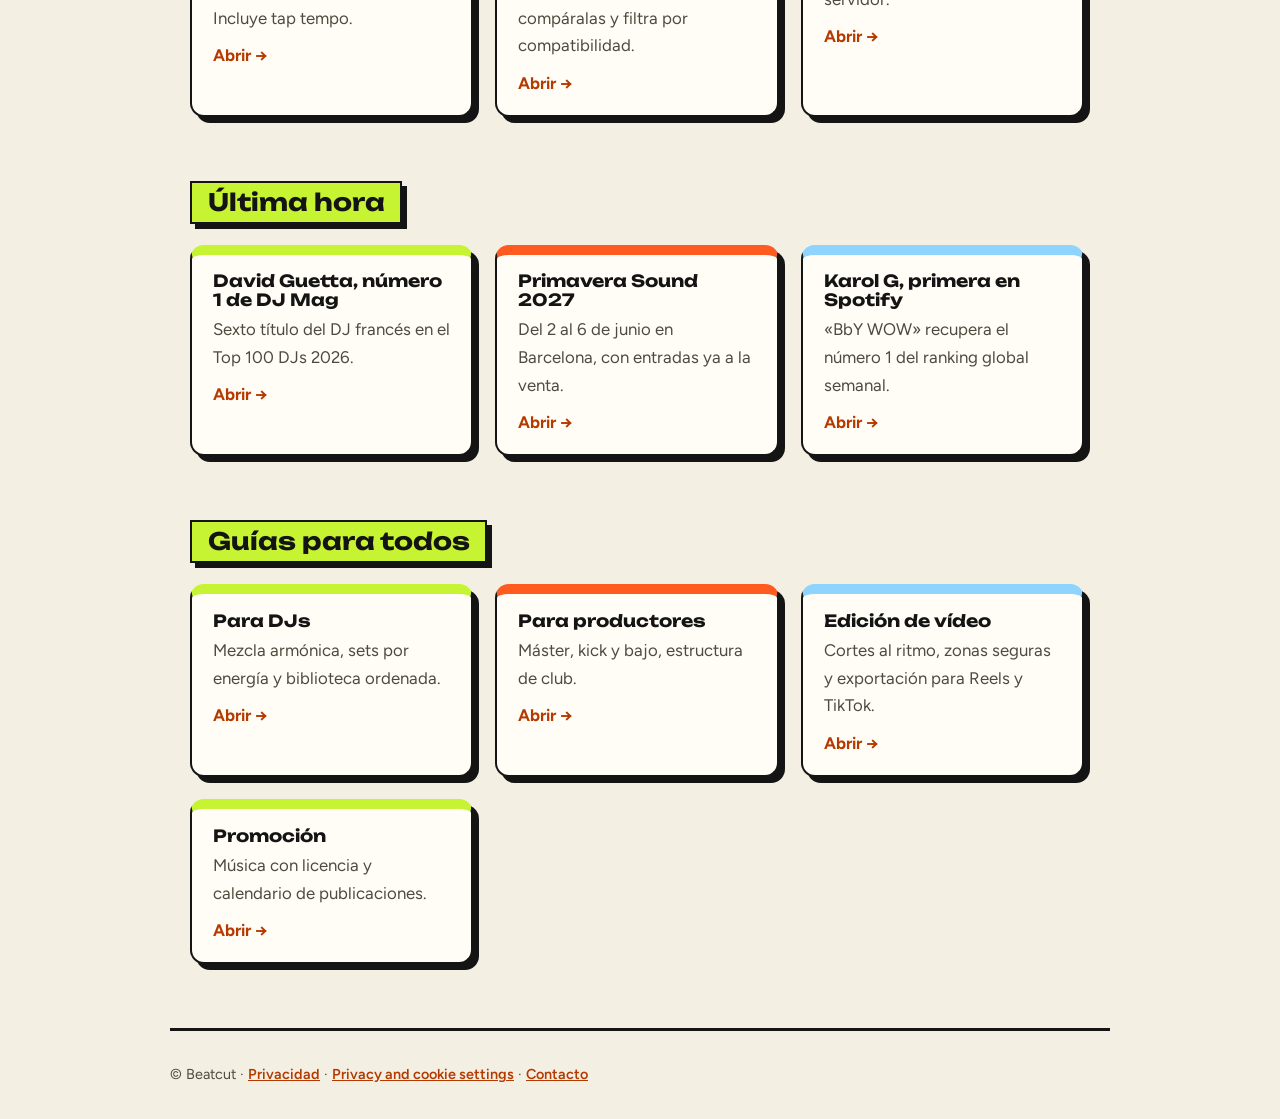
==== commit fe5e6e2c: "Add files via upload" ====
--- a/index.html
+++ b/index.html
@@ -1,87 +1,28 @@
 <!DOCTYPE html><html lang="es"><head><meta charset="utf-8"><meta name="viewport" content="width=device-width, initial-scale=1">
 <title>Beatcut · Portal para DJs, productores y amantes de la música</title><meta name="description" content="Herramientas, actualidad musical, rankings y guías para DJs, productores y todo el mundo de la música.">
 <link href="https://fonts.googleapis.com/css2?family=Unbounded:wght@600;800&family=Figtree:wght@400;600&display=swap" rel="stylesheet">
+<!-- ADSENSE: descomenta y pon tu ID cuando Google apruebe el sitio -->
 <script async src="https://pagead2.googlesyndication.com/pagead/js/adsbygoogle.js?client=ca-pub-1052385977026732" crossorigin="anonymous"></script>
-<link rel="stylesheet" href="style.css"></head>
-<body>
-<div class="wrap">
-  <nav class="top" aria-label="Principal">
-    <a href="index.html" aria-current="page">Inicio</a>
-    <a href="herramientas.html">Herramientas</a>
-    <a href="noticias.html">Actualidad</a>
-    <a href="tops.html">Tops</a>
-    <a href="guias.html">Guías</a>
-    <a href="publicidad.html">Anúnciate</a>
-    <button class="theme-toggle" id="themeBtn" type="button">🌙 Modo Claro/Oscuro</button>
-  </nav>
-
-  <header class="hero">
-    <p class="kicker">Portal para DJs, productores y creadores</p>
-    <!-- TÍTULO ESPECIAL BEATCUT CON EFECTO NEÓN SUTIL -->
-    <h1 class="hero-brand">BEATCUT</h1>
-    <p class="lead">Herramientas para DJs y productores, actualidad musical, rankings y guías prácticas en un solo lugar.</p>
-    
-    <div class="wave" aria-hidden="true" id="wave"></div>
-    
-    <a class="cta" href="herramientas.html">Ver herramientas</a>
-    <a class="cta alt" href="noticias.html">Leer actualidad</a>
-  </header>
-
-  <main>
-    <h2>Explora el portal</h2>
-    <div class="tiles">
-      <a class="tile" href="herramientas.html"><h3>Herramientas</h3><p>Calculadora de cortes, analizador de tonalidades y conversor de audio.</p><b>Abrir →</b></a>
-      <a class="tile" href="noticias.html"><h3>Actualidad</h3><p>Artistas, álbumes, festivales y clubs: lo que se mueve en la escena.</p><b>Abrir →</b></a>
-      <a class="tile" href="tops.html"><h3>Tops y playlists</h3><p>Rankings mundiales y listas para descubrir música.</p><b>Abrir →</b></a>
-      <a class="tile" href="guias.html"><h3>Guías</h3><p>Mezcla, producción, vídeo y promoción explicados paso a paso.</p><b>Abrir →</b></a>
-    </div>
-
-    <h2>Herramientas destacadas</h2>
-    <div class="tiles">
-      <a class="tile" href="herramientas.html"><h3>Calculadora de cortes por BPM</h3><p>Calcula cada cuántos segundos y fotogramas cortar. Incluye tap tempo.</p><b>Abrir →</b></a>
-      <a class="tile" href="herramientas.html#tonalidades"><h3>Analizador de tonalidades</h3><p>Sube tus canciones para obtener BPM y tonalidad, compáralas y filtra por compatibilidad.</p><b>Abrir →</b></a>
-      <a class="tile" href="herramientas.html#conversor"><h3>Conversor de audio</h3><p>Pasa tus canciones a WAV o MP3 sin subirlas a ningún servidor.</p><b>Abrir →</b></a>
-    </div>
-
-    <div class="ad"><small>Publicidad</small><ins class="adsbygoogle" data-ad-client="ca-pub-1052385977026732" data-ad-slot="0000000000" data-ad-format="auto" data-full-width-responsive="true"></ins></div>
-
-    <h2>Última hora</h2>
-    <div class="tiles">
-      <a class="tile" href="noticias.html"><h3>David Guetta, número 1 de DJ Mag</h3><p>Sexto título del DJ francés en el Top 100 DJs 2026.</p><b>Abrir →</b></a>
-      <a class="tile" href="noticias.html"><h3>Primavera Sound 2027</h3><p>Del 2 al 6 de junio en Barcelona, con entradas ya a la venta.</p><b>Abrir →</b></a>
-      <a class="tile" href="tops.html"><h3>Karol G, primera en Spotify</h3><p>«BbY WOW» recupera el número 1 del ranking global semanal.</p><b>Abrir →</b></a>
-    </div>
-  </main>
-
-  <script>
-    // Animación de la onda de audio
-    const w = document.getElementById('wave');
-    for(let i=0; i<48; i++){
-      const b = document.createElement('i');
-      b.style.setProperty('--i', i);
-      w.appendChild(b);
-    }
-
-    // Lógica del botón de Modo Oscuro / Claro
-    const btn = document.getElementById('themeBtn');
-    const currentTheme = localStorage.getItem('theme') || 'dark';
-    if(currentTheme === 'light') document.documentElement.setAttribute('data-theme', 'light');
-
-    btn.addEventListener('click', () => {
-      let theme = document.documentElement.getAttribute('data-theme');
-      if(theme === 'light') {
-        document.documentElement.removeAttribute('data-theme');
-        localStorage.setItem('theme', 'dark');
-      } else {
-        document.documentElement.setAttribute('data-theme', 'light');
-        localStorage.setItem('theme', 'light');
-      }
-    });
-  </script>
-
-  <footer>
-    <p>© Beatcut · <a href="privacidad.html">Privacidad</a> · <a href="#" onclick="try{googlefc.callbackQueue.push(googlefc.showRevocationMessage)}catch(e){}return false">Privacy and cookie settings</a> · <a href="contacto.html">Contacto</a></p>
-  </footer>
-</div>
-</body>
-</html>
+<script src="theme.js"></script>
+<link rel="stylesheet" href="style.css"></head><body><div class="wrap"><nav class="top" aria-label="Principal"><a href="index.html" aria-current="page">Inicio</a><a href="herramientas.html">Herramientas</a><a href="noticias.html">Actualidad</a><a href="tops.html">Tops</a><a href="guias.html">Guías</a><a href="publicidad.html">Anúnciate</a><button class="theme-toggle" id="themeBtn" type="button">Oscuro</button></nav>
+<header class="hero"><div class="wrap">
+<p class="kicker">Portal para DJs, productores y amantes de la música</p>
+<h1>Todo lo que necesitas para vivir la música</h1>
+<p>Herramientas para DJs y productores, actualidad musical, rankings y guías prácticas, reunidos en un mismo sitio.</p>
+<div class="wave" aria-hidden="true" id="wave"></div>
+<a class="cta" href="herramientas.html">Ver herramientas</a><a class="cta alt" href="noticias.html">Leer la actualidad</a>
+</div></header>
+<main class="wrap">
+<h2>Explora el portal</h2>
+<div class="tiles"><a class="tile" href="herramientas.html"><h3>Herramientas</h3><p>Calculadora de cortes, analizador de tonalidades y conversor de audio.</p><b>Abrir →</b></a><a class="tile" href="noticias.html"><h3>Actualidad</h3><p>Artistas, álbumes, festivales y clubs: lo que se mueve en la escena.</p><b>Abrir →</b></a><a class="tile" href="tops.html"><h3>Tops y playlists</h3><p>Rankings mundiales y de España, y listas para descubrir música.</p><b>Abrir →</b></a><a class="tile" href="guias.html"><h3>Guías</h3><p>Mezcla, producción, vídeo y promoción explicados paso a paso.</p><b>Abrir →</b></a></div>
+<h2>Herramientas destacadas</h2>
+<div class="tiles"><a class="tile" href="herramientas.html"><h3>Calculadora de cortes por BPM</h3><p>Calcula cada cuántos segundos y fotogramas cortar. Incluye tap tempo.</p><b>Abrir →</b></a><a class="tile" href="herramientas.html#tonalidades"><h3>Analizador de tonalidades</h3><p>Sube tus canciones para obtener BPM y tonalidad, compáralas y filtra por compatibilidad.</p><b>Abrir →</b></a><a class="tile" href="herramientas.html#conversor"><h3>Conversor de audio</h3><p>Pasa tus canciones a WAV o MP3 sin subirlas a ningún servidor.</p><b>Abrir →</b></a></div>
+<div class="ad"><small>Publicidad</small><ins class="adsbygoogle" data-ad-client="ca-pub-1052385977026732" data-ad-slot="0000000000" data-ad-format="auto" data-full-width-responsive="true"></ins></div>
+<h2>Última hora</h2>
+<div class="tiles"><a class="tile" href="noticias.html"><h3>David Guetta, número 1 de DJ Mag</h3><p>Sexto título del DJ francés en el Top 100 DJs 2026.</p><b>Abrir →</b></a><a class="tile" href="noticias.html"><h3>Primavera Sound 2027</h3><p>Del 2 al 6 de junio en Barcelona, con entradas ya a la venta.</p><b>Abrir →</b></a><a class="tile" href="tops.html"><h3>Karol G, primera en Spotify</h3><p>«BbY WOW» recupera el número 1 del ranking global semanal.</p><b>Abrir →</b></a></div>
+<h2>Guías para todos</h2>
+<div class="tiles"><a class="tile" href="guias.html#dj"><h3>Para DJs</h3><p>Mezcla armónica, sets por energía y biblioteca ordenada.</p><b>Abrir →</b></a><a class="tile" href="guias.html#produccion"><h3>Para productores</h3><p>Máster, kick y bajo, estructura de club.</p><b>Abrir →</b></a><a class="tile" href="guias.html#video"><h3>Edición de vídeo</h3><p>Cortes al ritmo, zonas seguras y exportación para Reels y TikTok.</p><b>Abrir →</b></a><a class="tile" href="guias.html#promocion"><h3>Promoción</h3><p>Música con licencia y calendario de publicaciones.</p><b>Abrir →</b></a></div>
+</main>
+<script>const w=document.getElementById('wave');for(let i=0;i<48;i++){const b=document.createElement('i');b.style.setProperty('--i',i);w.appendChild(b)}</script>
+<footer><p>© Beatcut · <a href="privacidad.html">Privacidad</a> · <a href="#" onclick="try{googlefc.callbackQueue.push(googlefc.showRevocationMessage)}catch(e){}return false">Privacy and cookie settings</a> · <a href="contacto.html">Contacto</a></p></footer></div>
+<script>/*ANUNCIOS: quita este comentario tras la aprobación*/ /*try{document.querySelectorAll('.adsbygoogle').forEach(()=>(window.adsbygoogle=window.adsbygoogle||[]).push({}))}catch(e){}*/</script></body></html>
--- a/style.css
+++ b/style.css
@@ -1,386 +1,72 @@
-/* =================================================================
-   BEATCUT - Modo Oscuro / Claro & Estilo Artístico
-   ================================================================= */
+:root{--bg:#f4efe3;--card:#fffdf6;--ink:#141414;--dark:#141414;--mute:#4f4a3f;--lime:#c6f432;--org:#ff5a1f;--sky:#8fd3ff;--line:#141414;--shd:#141414;--link:#b53a00;--field:#fff;--pbg:#141414;--pfg:#c6f432;color-scheme:light}
+:root[data-theme=dark]{--bg:#121212;--card:#1d1d1b;--ink:#f1ede2;--mute:#b8b2a3;--line:#4a4a44;--shd:#000;--link:#ff8a5c;--field:#2a2a27;--pbg:#c6f432;--pfg:#141414;color-scheme:dark}
+*{box-sizing:border-box;margin:0}
+html{scroll-behavior:smooth}
+body{background:var(--bg);color:var(--ink);font:400 1.05rem/1.65 Figtree,system-ui,sans-serif;min-height:100vh}
+body::after{content:"";position:fixed;inset:0;pointer-events:none;opacity:.05;z-index:50;background:url("data:image/svg+xml,%3Csvg xmlns='http://www.w3.org/2000/svg' width='160' height='160'%3E%3Cfilter id='n'%3E%3CfeTurbulence baseFrequency='.8' numOctaves='2'/%3E%3C/filter%3E%3Crect width='160' height='160' filter='url(%23n)'/%3E%3C/svg%3E")}
+a{color:var(--link);font-weight:600}:focus-visible{outline:3px solid var(--org);outline-offset:3px}
+.wrap{max-width:980px;margin:0 auto;padding:0 1.25rem}
+h1,h2,h3{font-family:Unbounded,Impact,sans-serif;line-height:1.12}
+h1{font-size:clamp(1.9rem,6vw,3rem);margin:2.2rem 0 .6rem}
+h2{display:inline-block;font-size:clamp(1.1rem,3.2vw,1.5rem);margin:3rem 0 1.3rem;background:var(--lime);color:var(--dark);padding:.25em .65em;border:2px solid var(--line);box-shadow:5px 5px 0 var(--shd)}
+h3{font-size:1.05rem;margin-bottom:.35rem}
+.lead,.date,.card p,.look ul,.guides p{color:var(--mute)}.date{font-size:.85rem;margin-bottom:1rem}
+nav.top{position:sticky;top:0;z-index:20;display:flex;align-items:center;gap:.3rem 1rem;padding:.7rem max(1.25rem,calc((100% - 980px)/2));background:var(--dark);overflow-x:auto;white-space:nowrap}
+.wrap>nav.top{margin:0 -1.25rem;padding:.7rem 1.25rem}
+nav.top::before{content:"BEAT/CUT";font:800 1rem Unbounded,sans-serif;margin-right:auto;color:var(--lime)}
+nav.top a{color:#f4efe3;text-decoration:none;font-weight:600;font-size:.95rem;padding:.3rem .8rem;border-radius:999px}
+nav.top a:hover,nav.top a[aria-current]{background:var(--lime);color:var(--dark)}
+.hero{color:var(--dark);overflow:hidden;padding:5rem 0 3.5rem;border-bottom:3px solid var(--line);background:linear-gradient(rgba(198,244,50,.82),rgba(198,244,50,.82)),url(img/hero.jpg) center/cover,var(--lime)}
+.hero h1{font-size:clamp(2.4rem,8.5vw,5rem);font-weight:800;max-width:12ch;margin:0}
+.hero p{max-width:52ch;margin-top:1.1rem;font-size:1.15rem;color:var(--dark)}
+.wave{display:flex;align-items:flex-end;gap:4px;height:90px;margin-top:2.2rem}
+.wave i{flex:1;background:var(--dark);border-radius:2px;height:20%;animation:beat 1.1s ease-in-out infinite;animation-delay:calc(var(--i)*-.07s)}
+.wave i:nth-child(5n){background:var(--org)}
+@keyframes beat{0%,100%{height:15%}30%{height:100%}60%{height:40%}}
+.cta,.btn{display:inline-block;margin-top:1.8rem;background:var(--org);color:var(--dark);font-weight:700;padding:.85rem 1.7rem;border:2px solid var(--line);border-radius:999px;text-decoration:none;box-shadow:4px 4px 0 var(--shd);transition:transform .15s,box-shadow .15s}
+.cta:hover,.btn:hover{transform:translate(-2px,-2px);box-shadow:6px 6px 0 var(--shd)}
+section{padding:.5rem 0}
+.chips{display:flex;flex-wrap:wrap;gap:.6rem;margin-bottom:1.3rem}
+.chips button,.tool button{font:inherit;font-weight:600;color:var(--ink);background:var(--card);border:2px solid var(--line);padding:.5rem 1.2rem;border-radius:999px;cursor:pointer;box-shadow:3px 3px 0 var(--shd)}
+.chips button[aria-pressed="true"]{background:var(--pbg);color:var(--pfg)}
+.look,.guides article,.card,.tool{background:var(--card);border:2px solid var(--line);border-radius:14px;box-shadow:6px 6px 0 var(--shd)}
+.look{padding:1.4rem 1.6rem}.look ul{padding-left:1.1rem}.look li{margin:.3rem 0}
+.guides{display:grid;gap:1.4rem}.guides article{padding:1.2rem 1.4rem}
+@media(min-width:720px){.guides{grid-template-columns:1.4fr 1fr}.guides article:first-child{grid-row:span 2}}
+.card{position:relative;overflow:hidden;margin:0 6px 1.4rem 0;padding:1.1rem 1.4rem 1.1rem 190px;min-height:130px;transition:transform .15s,box-shadow .15s}
+.card:hover{transform:translate(-2px,-2px);box-shadow:8px 8px 0 var(--shd)}
+.card::before{content:"";position:absolute;inset:0 auto 0 0;width:160px;border-right:2px solid var(--line);background:var(--img,none) center/cover,radial-gradient(circle at 30% 30%,rgba(255,255,255,.55) 0 18%,transparent 19%),var(--c,var(--lime))}
+.card:nth-of-type(3n+2){--c:var(--org)}.card:nth-of-type(3n){--c:var(--sky)}
+.src{font-size:.85rem}
+@media(max-width:600px){.card{padding:0}.card::before{position:static;display:block;width:auto;height:110px;border:0;border-bottom:2px solid var(--line)}.card>*{margin:1rem 1.2rem}}
+table{width:100%;border-collapse:collapse;background:var(--card);border:2px solid var(--line)}
+th,td{text-align:left;padding:.65rem 1rem;border-bottom:2px solid var(--line)}th{background:var(--lime);color:var(--dark)}
+.tool{padding:1.4rem 1.6rem;margin-bottom:1.4rem}
+.tool label{display:inline-block;margin:0 1rem .8rem 0;font-weight:600}
+.tool input,.tool select{font:inherit;padding:.4rem .6rem;border:2px solid var(--line);border-radius:8px;background:var(--field);color:var(--ink);width:6.5rem}
+.tool .out{margin-top:.8rem;font-weight:600}
+.sponsor{display:block;border:2px dashed var(--line);border-radius:14px;padding:1rem;text-align:center;color:var(--mute);text-decoration:none;margin:2rem 0}
+.sponsor:hover{background:var(--lime);color:var(--dark)}
+.ad{display:none!important}/* ANUNCIOS OCULTOS: borra esta línea tras la aprobación de AdSense */
+footer{border-top:3px solid var(--line);margin-top:4rem;padding:2rem 0;color:var(--mute);font-size:.9rem}
+@media(prefers-reduced-motion:reduce){*{animation:none!important;transition:none!important}.wave i{height:calc(20% + var(--i)*2%)}}
+.tool{overflow-x:auto}.tool table{min-width:520px;margin-top:.8rem}
+.c-ok,.c-mid,.c-no{display:inline-block;padding:.1rem .7rem;border:2px solid var(--line);border-radius:999px;font-size:.85rem;font-weight:600}.c-ok,.c-mid,.c-no{color:var(--dark)}.c-ok{background:var(--lime)}.c-mid{background:var(--sky)}.c-no{background:#ffb4a0}
 
-:root {
-  /* Modo Oscuro por defecto */
-  --bg-color: #0d0d0e;
-  --bg-secondary: #161618;
-  --text-main: #f0f0f0;
-  --text-muted: #a0a0a5;
-  --accent-neon: #c6f432;
-  --accent-glow: rgba(198, 244, 50, 0.25);
-  --card-bg: #1a1a1e;
-  --border-color: #2e2e34;
-  --input-bg: #121214;
-  --shadow-elevation: 0 4px 20px rgba(0, 0, 0, 0.5);
-  --shadow-hover: 0 6px 25px rgba(198, 244, 50, 0.15);
-  --transition: all 0.25s cubic-bezier(0.16, 1, 0.3, 1);
-}
+/* Portal: tarjetas de sección */
+.tiles{display:grid;gap:1.4rem;grid-template-columns:repeat(auto-fit,minmax(240px,1fr));margin:0 6px 1rem 0}
+.tile{display:block;background:var(--card);border:2px solid var(--line);border-top:10px solid var(--lime);border-radius:14px;box-shadow:6px 6px 0 var(--shd);padding:1.1rem 1.3rem;color:var(--ink);text-decoration:none;font-weight:400;transition:transform .15s,box-shadow .15s}
+.tile:hover{transform:translate(-2px,-2px);box-shadow:8px 8px 0 var(--shd)}
+.tile:nth-child(3n+2){border-top-color:var(--org)}.tile:nth-child(3n){border-top-color:var(--sky)}
+.tile h3{margin-bottom:.4rem}.tile p{color:var(--mute)}.tile b{display:inline-block;margin-top:.6rem;color:var(--link)}
+.cta.alt{background:var(--card);color:var(--ink);margin-left:.6rem}
+.kicker{font:600 .8rem Figtree,sans-serif;letter-spacing:.12em;text-transform:uppercase;margin-bottom:.8rem}
 
-/* Variables para el Modo Claro */
-[data-theme="light"] {
-  --bg-color: #faf8f5;
-  --bg-secondary: #f4efe3;
-  --text-main: #141414;
-  --text-muted: #555555;
-  --accent-neon: #c6f432;
-  --accent-glow: rgba(198, 244, 50, 0.4);
-  --card-bg: #fffdf6;
-  --border-color: #141414;
-  --input-bg: #ffffff;
-  --shadow-elevation: 4px 4px 0px #141414;
-  --shadow-hover: 6px 6px 0px #141414;
-}
+/* Noticias: mismas tarjetas que Inicio */
+.tile .src{margin-top:.7rem}
+.tile .src a{color:var(--link)}
+h2+.tiles{margin-top:0}
 
-*, *::before, *::after {
-  box-sizing: border-box;
-}
-
-body {
-  margin: 0;
-  padding: 0;
-  font-family: 'Figtree', sans-serif, system-ui;
-  background-color: var(--bg-color);
-  color: var(--text-main);
-  line-height: 1.6;
-  transition: background-color 0.3s ease, color 0.3s ease;
-  background-image: 
-    radial-gradient(circle at 50% 0%, var(--accent-glow) 0%, transparent 50%),
-    radial-gradient(circle at 85% 30%, rgba(255, 255, 255, 0.02) 0%, transparent 40%);
-  background-attachment: fixed;
-}
-
-.wrap {
-  max-width: 1100px;
-  margin: 0 auto;
-  padding: 2rem 1.5rem;
-}
-
-/* --- Navegación Principal & Toggle --- */
-nav.top {
-  display: flex;
-  flex-wrap: wrap;
-  gap: 0.75rem 1.25rem;
-  margin-bottom: 2.5rem;
-  padding-bottom: 1rem;
-  border-bottom: 1px solid var(--border-color);
-  align-items: center;
-}
-
-nav.top a {
-  text-decoration: none;
-  font-weight: 600;
-  color: var(--text-main);
-  padding: 0.35rem 0.75rem;
-  border-radius: 6px;
-  transition: var(--transition);
-}
-
-nav.top a:hover, nav.top a[aria-current="page"] {
-  background-color: var(--accent-neon);
-  color: #141414;
-  transform: translateY(-1px);
-}
-
-/* Botón Modo Oscuro / Claro */
-.theme-toggle {
-  margin-left: auto;
-  background: var(--card-bg);
-  color: var(--text-main);
-  border: 1px solid var(--border-color);
-  padding: 0.4rem 0.8rem;
-  border-radius: 20px;
-  cursor: pointer;
-  font-size: 0.85rem;
-  font-family: 'Figtree', sans-serif;
-  font-weight: 600;
-  display: flex;
-  align-items: center;
-  gap: 0.4rem;
-  transition: var(--transition);
-}
-
-.theme-toggle:hover {
-  border-color: var(--accent-neon);
-  color: var(--accent-neon);
-}
-
-/* --- Título Especial BEATCUT --- */
-.hero-brand {
-  font-family: 'Unbounded', sans-serif;
-  font-size: clamp(3rem, 8vw, 5.5rem);
-  font-weight: 800;
-  letter-spacing: -0.03em;
-  margin: 0.5rem 0;
-  line-height: 1;
-  text-transform: uppercase;
-  color: var(--text-main);
-  position: relative;
-  display: inline-block;
-  background: linear-gradient(135deg, #ffffff 0%, var(--accent-neon) 100%);
-  -webkit-background-clip: text;
-  -webkit-text-fill-color: transparent;
-  text-shadow: 0 0 30px rgba(198, 244, 50, 0.2);
-}
-
-/* Pulso Neón sutil al pasar el ratón */
-.hero-brand:hover {
-  animation: neonPulse 1.5s infinite alternate ease-in-out;
-}
-
-@keyframes neonPulse {
-  0% {
-    filter: drop-shadow(0 0 5px rgba(198, 244, 50, 0.3));
-  }
-  100% {
-    filter: drop-shadow(0 0 20px rgba(198, 244, 50, 0.7));
-  }
-}
-
-/* --- Tipografía General --- */
-h1, h2, h3, h4 {
-  font-family: 'Unbounded', sans-serif;
-  color: var(--text-main);
-  letter-spacing: -0.02em;
-}
-
-h2 {
-  font-size: clamp(1.4rem, 2.5vw, 1.8rem);
-  margin-top: 2.5rem;
-  margin-bottom: 1rem;
-}
-
-p.lead, .kicker {
-  font-size: 1.1rem;
-  color: var(--text-muted);
-}
-
-.kicker {
-  font-family: 'Unbounded', sans-serif;
-  font-size: 0.85rem;
-  text-transform: uppercase;
-  letter-spacing: 0.08em;
-  color: var(--accent-neon);
-}
-
-/* --- Hero Section --- */
-header.hero {
-  padding: 3.5rem 2rem;
-  border: 1px solid var(--border-color);
-  border-radius: 20px;
-  background: var(--card-bg);
-  box-shadow: var(--shadow-elevation);
-  margin-bottom: 3rem;
-  position: relative;
-  overflow: hidden;
-}
-
-/* Onda gráfica estilizada */
-.wave {
-  display: flex;
-  align-items: flex-end;
-  gap: 5px;
-  height: 45px;
-  margin: 2rem 0;
-}
-
-.wave i {
-  flex: 1;
-  background: var(--accent-neon);
-  height: calc(20% + sin(var(--i) * 0.3) * 50%);
-  min-width: 3px;
-  border-radius: 3px;
-  opacity: 0.85;
-  animation: audioWave 1.8s infinite ease-in-out alternate;
-  animation-delay: calc(var(--i) * 0.04s);
-}
-
-@keyframes audioWave {
-  0% { height: 15%; opacity: 0.3; }
-  100% { height: 95%; opacity: 1; box-shadow: 0 0 10px var(--accent-neon); }
-}
-
-/* --- Botones --- */
-.cta, .btn, button:not(.mini) {
-  display: inline-block;
-  background-color: var(--accent-neon);
-  color: #141414;
-  font-family: 'Unbounded', sans-serif;
-  font-weight: 600;
-  padding: 0.8rem 1.6rem;
-  border: 1px solid var(--accent-neon);
-  border-radius: 10px;
-  text-decoration: none;
-  transition: var(--transition);
-  cursor: pointer;
-  margin-right: 0.75rem;
-  margin-top: 0.5rem;
-}
-
-.cta:hover, .btn:hover, button:not(.mini):hover {
-  transform: translateY(-2px);
-  box-shadow: 0 0 15px var(--accent-glow);
-  background-color: #d2ff38;
-}
-
-.cta.alt {
-  background-color: transparent;
-  color: var(--text-main);
-  border-color: var(--border-color);
-}
-
-.cta.alt:hover {
-  border-color: var(--text-main);
-  background-color: rgba(255, 255, 255, 0.05);
-}
-
-/* --- Tarjetas (Tiles / Cards) --- */
-.tiles {
-  display: grid;
-  grid-template-columns: repeat(auto-fit, minmax(260px, 1fr));
-  gap: 1.5rem;
-  margin: 1.5rem 0 2.5rem 0;
-}
-
-.tile, .card {
-  background: var(--card-bg);
-  border: 1px solid var(--border-color);
-  border-radius: 16px;
-  padding: 1.5rem;
-  box-shadow: var(--shadow-elevation);
-  transition: var(--transition);
-  text-decoration: none;
-  color: inherit;
-  display: flex;
-  flex-direction: column;
-}
-
-.tile:hover, .card:hover {
-  transform: translateY(-4px);
-  border-color: var(--accent-neon);
-  box-shadow: var(--shadow-hover);
-}
-
-.tile h3, .card h3 {
-  margin-top: 0;
-  font-size: 1.2rem;
-}
-
-.tile b {
-  margin-top: auto;
-  font-family: 'Unbounded', sans-serif;
-  font-size: 0.85rem;
-  color: var(--accent-neon);
-}
-
-/* --- Chips de categorías --- */
-.chips {
-  display: flex;
-  flex-wrap: wrap;
-  gap: 0.5rem;
-  margin: 1rem 0 1.5rem 0;
-}
-
-.chips button {
-  background: var(--card-bg);
-  border: 1px solid var(--border-color);
-  color: var(--text-main);
-  padding: 0.4rem 1.1rem;
-  border-radius: 20px;
-  font-family: 'Figtree', sans-serif;
-  font-weight: 600;
-  cursor: pointer;
-  transition: var(--transition);
-}
-
-.chips button[aria-pressed="true"], .chips button:hover {
-  background-color: var(--accent-neon);
-  color: #141414;
-  border-color: var(--accent-neon);
-}
-
-/* --- Herramientas & Tablas --- */
-.tool {
-  background: var(--card-bg);
-  border: 1px solid var(--border-color);
-  border-radius: 16px;
-  padding: 2rem;
-  box-shadow: var(--shadow-elevation);
-  margin: 2rem 0;
-}
-
-.tool input, .tool select, .tool textarea {
-  background: var(--input-bg);
-  color: var(--text-main);
-  border: 1px solid var(--border-color);
-  border-radius: 8px;
-  padding: 0.65rem;
-  font-family: 'Figtree', sans-serif;
-  transition: var(--transition);
-}
-
-.tool input:focus, .tool select:focus, .tool textarea:focus {
-  outline: none;
-  border-color: var(--accent-neon);
-  box-shadow: 0 0 10px var(--accent-glow);
-}
-
-.table-wrap {
-  border: 1px solid var(--border-color);
-  border-radius: 10px;
-  overflow-x: auto;
-  margin: 1rem 0;
-  background: var(--input-bg);
-}
-
-.tool table th {
-  background-color: var(--bg-secondary);
-  color: var(--text-main);
-  font-family: 'Unbounded', sans-serif;
-  font-size: 0.8rem;
-  border-bottom: 1px solid var(--border-color);
-}
-
-.tool th, .tool td {
-  padding: 0.75rem;
-  border-bottom: 1px solid var(--border-color);
-}
-
-/* Dropzone */
-.drop {
-  border: 2px dashed var(--border-color);
-  border-radius: 12px;
-  padding: 2rem 1rem;
-  text-align: center;
-  background: var(--input-bg);
-  margin: 1rem 0;
-  cursor: pointer;
-  transition: var(--transition);
-}
-
-.drop.on, .drop:hover {
-  background: var(--bg-secondary);
-  border-color: var(--accent-neon);
-}
-
-/* Badges de compatibilidad */
-.c-ok { background: rgba(40, 167, 69, 0.2); color: #5dd879; padding: 0.2rem 0.5rem; border-radius: 4px; border: 1px solid rgba(40, 167, 69, 0.4); }
-.c-mid { background: rgba(255, 193, 7, 0.2); color: #ffda6a; padding: 0.2rem 0.5rem; border-radius: 4px; border: 1px solid rgba(255, 193, 7, 0.4); }
-.c-no { background: rgba(220, 53, 69, 0.2); color: #f87171; padding: 0.2rem 0.5rem; border-radius: 4px; border: 1px solid rgba(220, 53, 69, 0.4); }
-
-/* --- Footer --- */
-footer {
-  margin-top: 4rem;
-  padding-top: 1.5rem;
-  border-top: 1px solid var(--border-color);
-  text-align: center;
-  font-size: 0.9rem;
-  color: var(--text-muted);
-  margin-bottom: 2rem;
-}
-
-footer a {
-  color: var(--text-main);
-  text-decoration: underline;
-}
+/* Botón de tema */
+.theme-toggle{margin-left:.6rem;flex:none;background:none;border:1px solid rgba(244,239,227,.5);border-radius:999px;color:#f4efe3;font:600 .85rem Figtree,system-ui,sans-serif;padding:.3rem .9rem;cursor:pointer;transition:background .2s,color .2s,border-color .2s}
+.theme-toggle:hover{background:var(--lime);border-color:var(--lime);color:var(--dark)}
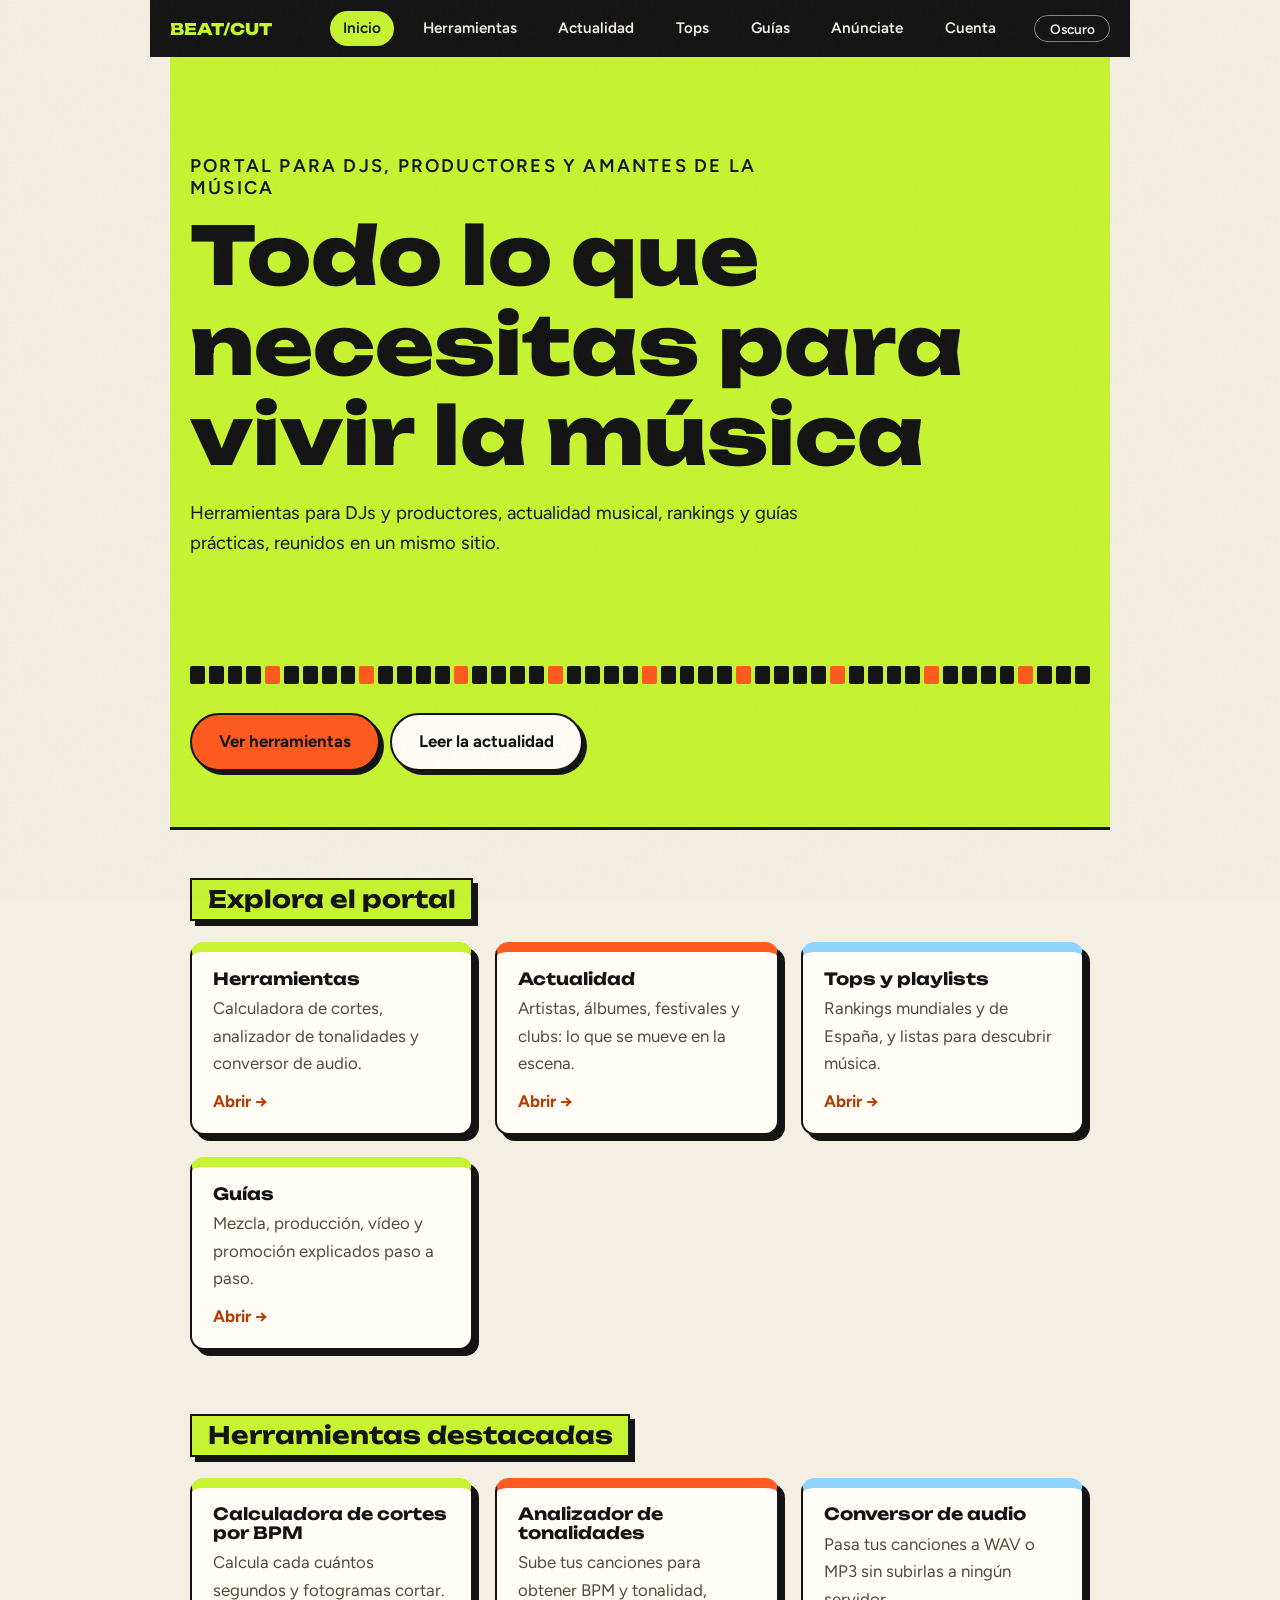
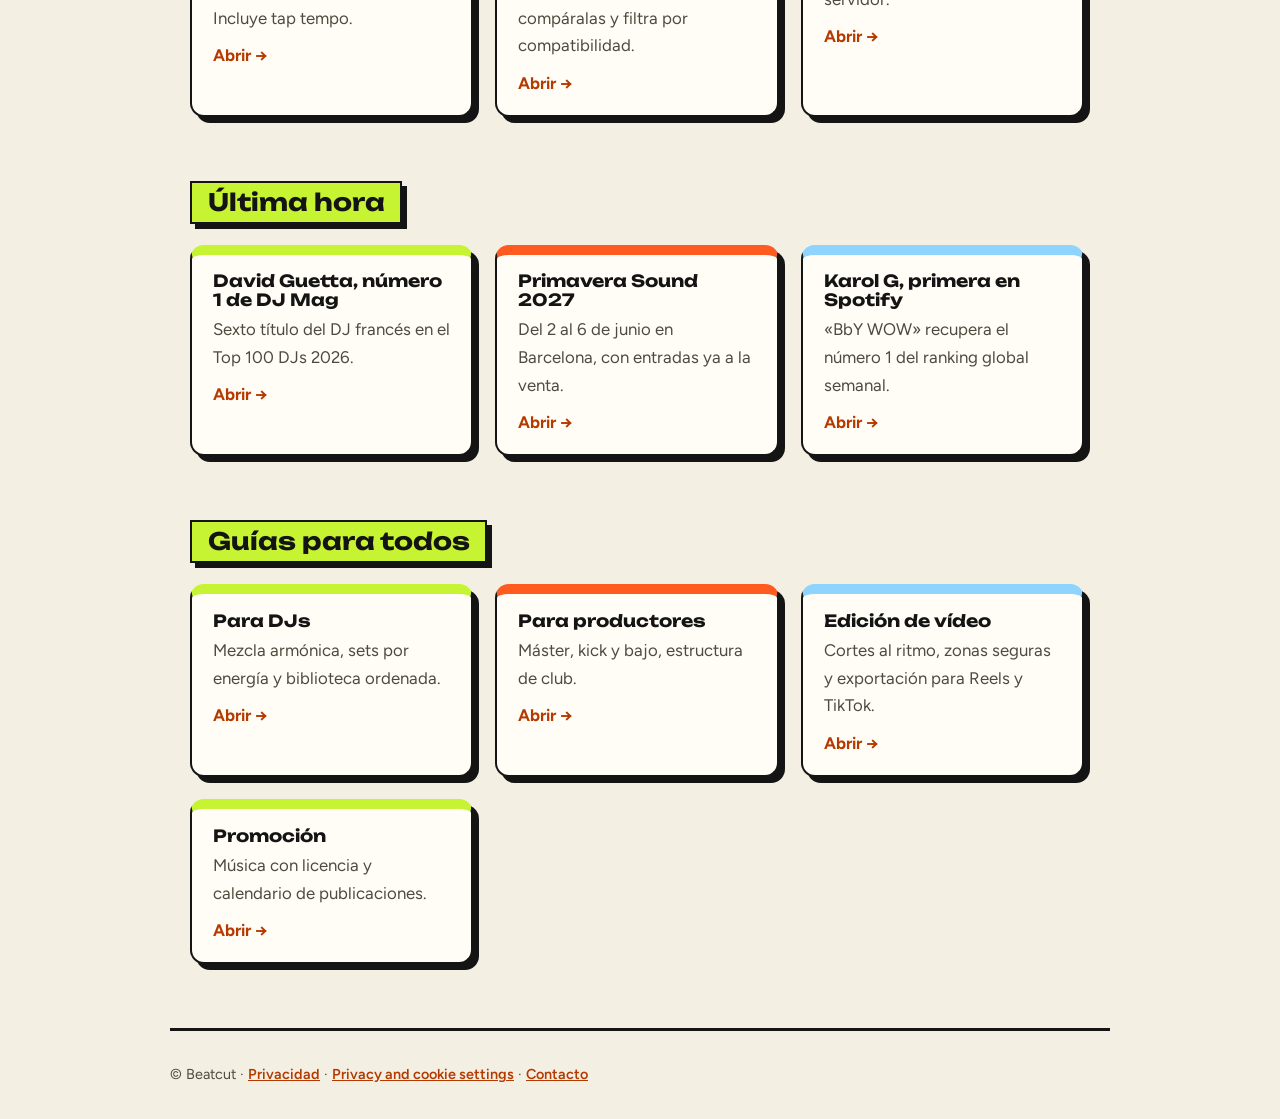
==== commit fa2afd54: "Add files via upload" ====
--- a/index.html
+++ b/index.html
@@ -4,7 +4,7 @@
 <!-- ADSENSE: descomenta y pon tu ID cuando Google apruebe el sitio -->
 <script async src="https://pagead2.googlesyndication.com/pagead/js/adsbygoogle.js?client=ca-pub-1052385977026732" crossorigin="anonymous"></script>
 <script src="theme.js"></script>
-<link rel="stylesheet" href="style.css"></head><body><div class="wrap"><nav class="top" aria-label="Principal"><a href="index.html" aria-current="page">Inicio</a><a href="herramientas.html">Herramientas</a><a href="noticias.html">Actualidad</a><a href="tops.html">Tops</a><a href="guias.html">Guías</a><a href="publicidad.html">Anúnciate</a><button class="theme-toggle" id="themeBtn" type="button">Oscuro</button></nav>
+<link rel="stylesheet" href="style.css"></head><body><div class="wrap"><nav class="top" aria-label="Principal"><a href="index.html" aria-current="page">Inicio</a><a href="herramientas.html">Herramientas</a><a href="noticias.html">Actualidad</a><a href="tops.html">Tops</a><a href="guias.html">Guías</a><a href="publicidad.html">Anúnciate</a><a href="cuenta.html">Cuenta</a><button class="theme-toggle" id="themeBtn" type="button">Oscuro</button></nav>
 <header class="hero"><div class="wrap">
 <p class="kicker">Portal para DJs, productores y amantes de la música</p>
 <h1>Todo lo que necesitas para vivir la música</h1>
--- a/style.css
+++ b/style.css
@@ -70,3 +70,20 @@
 /* Botón de tema */
 .theme-toggle{margin-left:.6rem;flex:none;background:none;border:1px solid rgba(244,239,227,.5);border-radius:999px;color:#f4efe3;font:600 .85rem Figtree,system-ui,sans-serif;padding:.3rem .9rem;cursor:pointer;transition:background .2s,color .2s,border-color .2s}
 .theme-toggle:hover{background:var(--lime);border-color:var(--lime);color:var(--dark)}
+
+/* Cuenta / acceso */
+.auth-box{max-width:460px;background:var(--card);border:2px solid var(--line);border-radius:14px;box-shadow:6px 6px 0 var(--shd);padding:1.4rem 1.6rem;margin:1.4rem 6px 1.4rem 0}
+.auth-box[hidden],.field[hidden],.check[hidden],.linkbtn[hidden]{display:none}
+.field{display:block;font-weight:600;margin-bottom:.9rem}
+.field input{display:block;width:100%;margin-top:.3rem;font:inherit;padding:.6rem .7rem;border:2px solid var(--line);border-radius:8px;background:var(--field);color:var(--ink)}
+.check{display:block;font-size:.9rem;margin-bottom:.9rem}
+.auth-box .btn{margin-top:.4rem;cursor:pointer;font:inherit;font-weight:700}
+.linkbtn{display:block;margin-top:.9rem;background:none;border:0;padding:0;font:inherit;font-size:.9rem;font-weight:600;color:var(--link);text-decoration:underline;cursor:pointer}
+.or{display:flex;align-items:center;gap:.8rem;margin:1.4rem 0 1rem;font-size:.85rem;color:var(--mute)}
+.or::before,.or::after{content:"";flex:1;border-top:1px solid var(--line)}
+.social{display:grid;gap:.6rem}
+.social button{font:inherit;font-weight:600;color:var(--ink);background:var(--card);border:2px solid var(--line);border-radius:999px;padding:.6rem 1rem;cursor:pointer;box-shadow:3px 3px 0 var(--shd)}
+.social button:hover{background:var(--lime);color:var(--dark)}
+.auth-box button:disabled{opacity:.5;cursor:not-allowed}
+.auth-msg{max-width:460px;font-weight:600;color:#c0392b}
+.auth-msg[data-ok="1"]{color:var(--link)}
